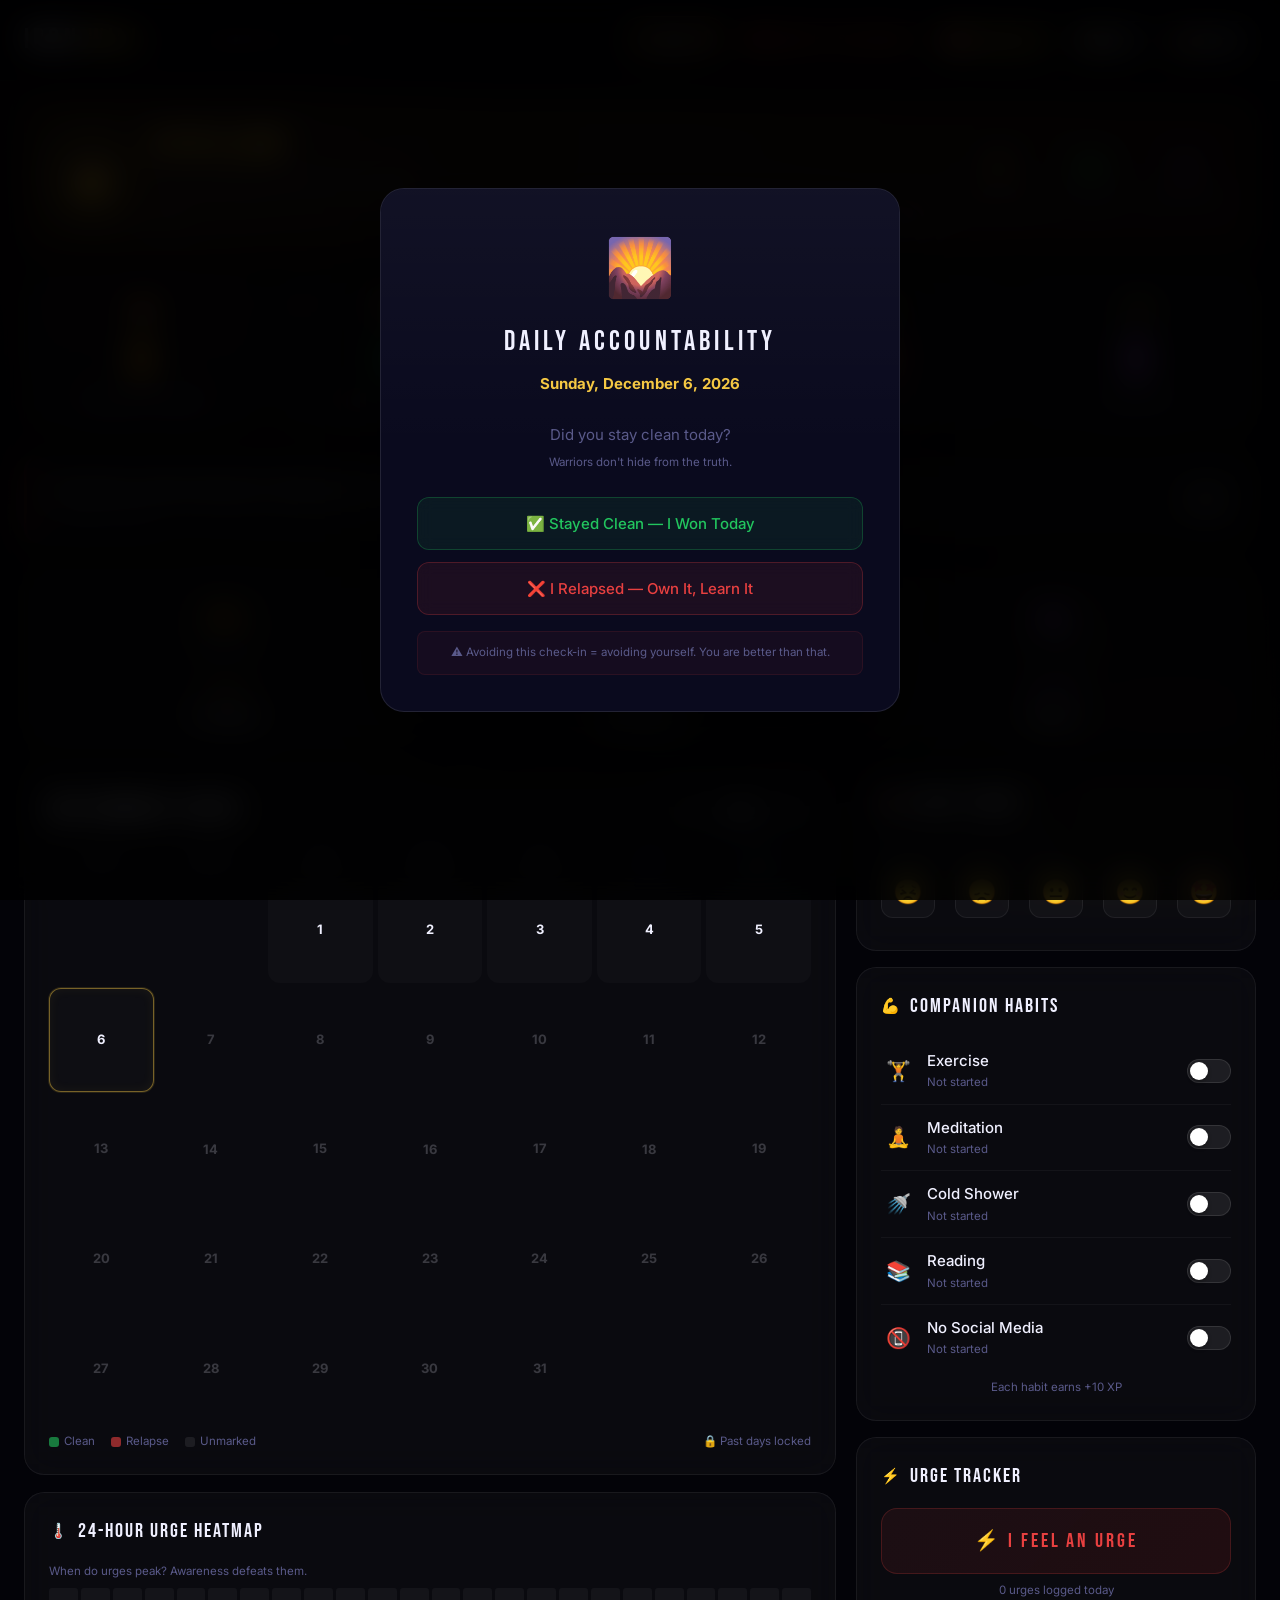
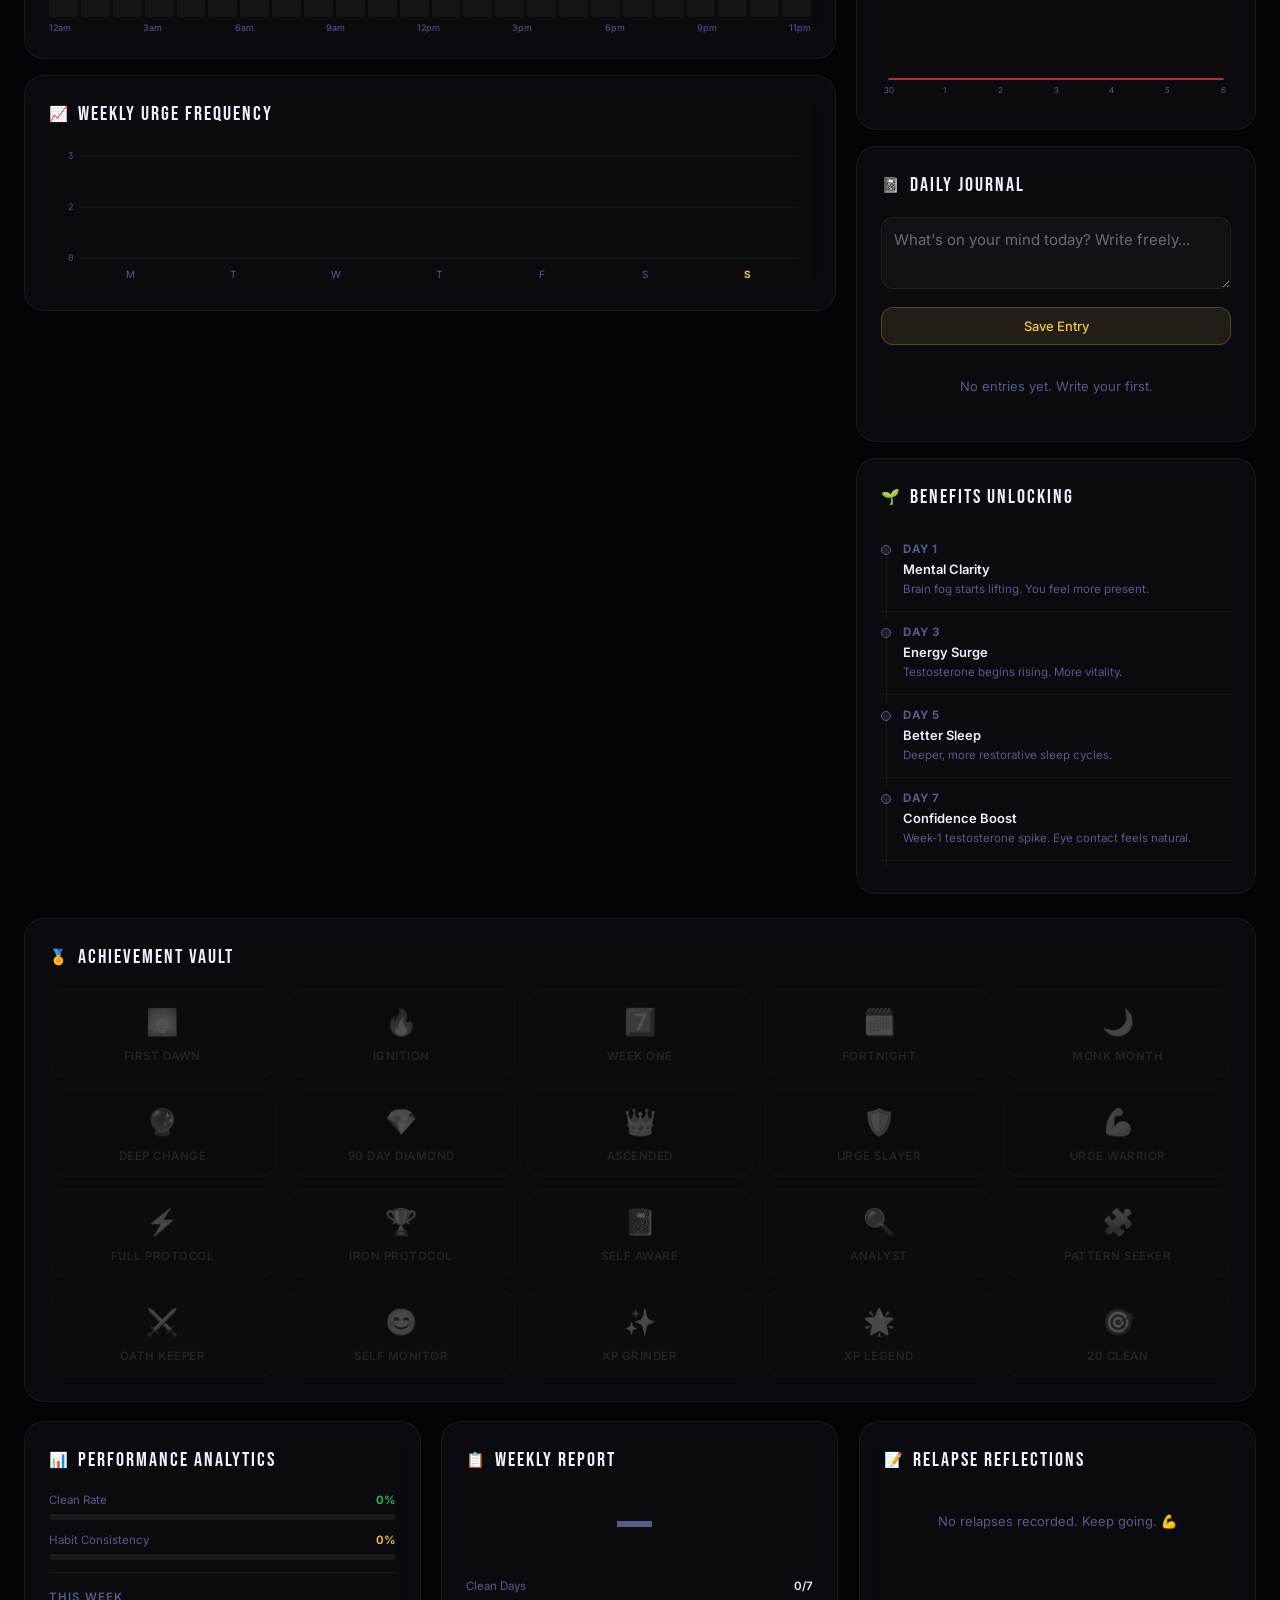
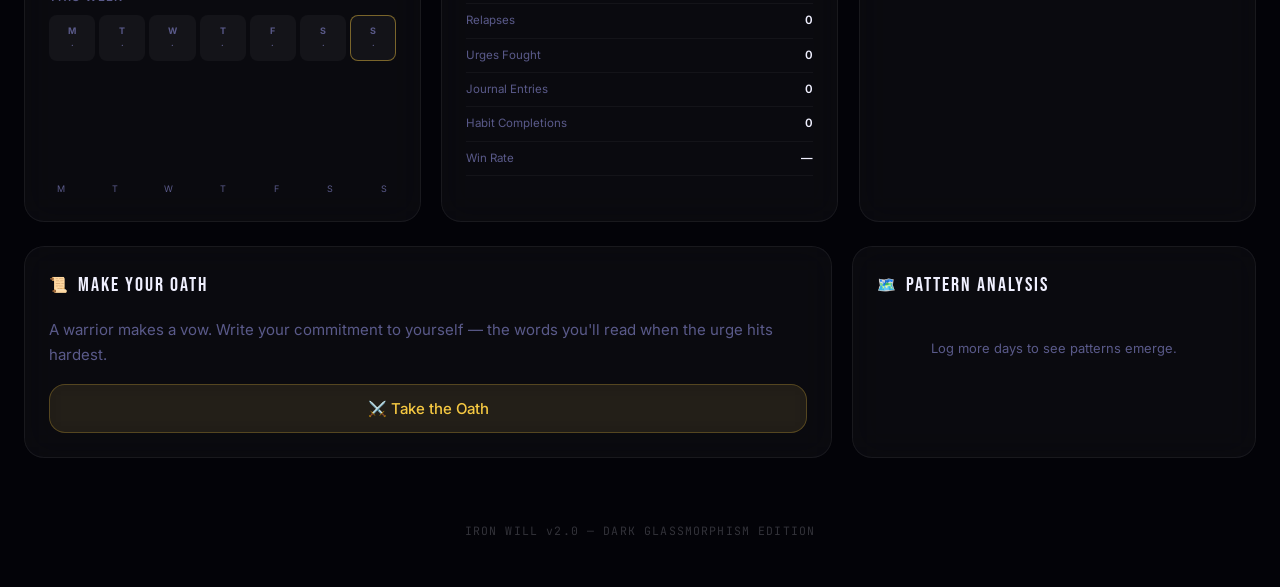
==== index.html @ 6fd758d4 "Add files via upload" ====
<!DOCTYPE html>
<html lang="en">
<head>
  <meta charset="UTF-8">
  <meta name="viewport" content="width=device-width, initial-scale=1.0, viewport-fit=cover">
  <title>Iron Will — Warrior Discipline System</title>
  <meta name="description" content="A premium discipline tracking system. Track streaks, build habits, conquer urges, and ascend through warrior ranks.">
  <meta name="theme-color" content="#060612">
  <meta name="color-scheme" content="dark">

  <!-- PWA -->
  <link rel="manifest" href="./manifest.json">
  <meta name="apple-mobile-web-app-capable" content="yes">
  <meta name="apple-mobile-web-app-status-bar-style" content="black-translucent">
  <meta name="apple-mobile-web-app-title" content="Iron Will">
  <link rel="icon" href="data:image/svg+xml,<svg xmlns='http://www.w3.org/2000/svg' viewBox='0 0 100 100'><text y='.9em' font-size='80'>⚔️</text></svg>">

  <!-- Fonts -->
  <link rel="preconnect" href="https://fonts.googleapis.com">
  <link rel="preconnect" href="https://fonts.gstatic.com" crossorigin>
  <link href="https://fonts.googleapis.com/css2?family=Bebas+Neue&family=Inter:wght@300;400;500;600;700&family=JetBrains+Mono:wght@400;500&display=swap" rel="stylesheet">

  <!-- Design System -->
  <link rel="stylesheet" href="./css/tokens.css">
  <link rel="stylesheet" href="./css/base.css">
  <link rel="stylesheet" href="./css/layout.css">
  <link rel="stylesheet" href="./css/components.css">
  <link rel="stylesheet" href="./css/animations.css">
  <link rel="stylesheet" href="./css/utilities.css">
</head>
<body>

<!-- Background -->
<div class="bg-orbs">
  <div class="orb orb1"></div>
  <div class="orb orb2"></div>
  <div class="orb orb3"></div>
  <div class="orb orb4"></div>
</div>
<canvas id="particleCanvas"></canvas>

<!-- ========== HEADER ========== -->
<header>
<div class="wrap">
<div class="hdr-inner">
  <div>
    <div class="logo">Iron<span class="accent">Will</span>
      &nbsp;<span style="color:var(--text-muted);font-size:var(--fs-sm);font-family:var(--ff-mono);font-weight:var(--fw-regular)">// WARRIOR SYSTEM v2</span>
    </div>
  </div>
  <div class="hdr-right">
    <div class="power-badge">
      ⚡ Power <span class="power-val" id="powerScore">0</span>
    </div>
    <div id="riskBadge" class="risk-indicator risk-low" style="margin:0">🟢 Low Risk</div>
    <button class="btn btn-gold" id="emergencyBtn">🆘 Emergency</button>
    <button class="btn" id="showOathBtn">📜 Oath</button>
    <button class="btn" id="exportBtn">📤 Export</button>
  </div>
</div>
</div>
</header>

<!-- ========== MAIN ========== -->
<div class="wrap">

<!-- RANK STRIP -->
<div class="rank-strip" id="rankStrip">
  <div class="rank-icon-wrap">
    <div class="rank-icon" id="rankIcon">🧑</div>
  </div>
  <div class="rank-info" style="flex:1">
    <div class="rank-title" id="rankTitle">CIVILIAN</div>
    <div class="rank-sub">Begin your transformation. The journey of 1000 days starts with one.</div>
    <div class="xp-bar-wrap"><div class="xp-bar" id="xpBar" style="width:0%"></div></div>
    <div class="xp-label"><span id="xpCurrent">0 XP</span><span id="xpNext">→ 100 XP for next rank</span></div>
  </div>
  <div class="rank-stats">
    <div class="rank-stat">
      <div class="rank-stat-val" id="rs1" style="color:var(--gold)">0</div>
      <div class="rank-stat-lbl">Days Clean</div>
    </div>
    <div class="rank-stat">
      <div class="rank-stat-val" id="rs2" style="color:var(--green)">0%</div>
      <div class="rank-stat-lbl">Win Rate</div>
    </div>
    <div class="rank-stat">
      <div class="rank-stat-val" id="rs3" style="color:var(--purple)">0</div>
      <div class="rank-stat-lbl">Urges Beat</div>
    </div>
  </div>
</div>

<!-- STATS -->
<div class="stats-grid">
  <div class="scard scard-streak">
    <div class="scard-icon">🔥</div>
    <div class="scard-val" id="sCurStreak">0</div>
    <div class="scard-lbl">Current Streak</div>
  </div>
  <div class="scard scard-longest">
    <div class="scard-icon">🏆</div>
    <div class="scard-val" id="sLongStreak">0</div>
    <div class="scard-lbl">Longest Streak</div>
  </div>
  <div class="scard scard-clean">
    <div class="scard-icon">✅</div>
    <div class="scard-val" id="sTotalClean">0</div>
    <div class="scard-lbl">Clean Days</div>
  </div>
  <div class="scard scard-rel">
    <div class="scard-icon">⚡</div>
    <div class="scard-val" id="sTotalRel">0</div>
    <div class="scard-lbl">Relapses</div>
  </div>
  <div class="scard scard-xp">
    <div class="scard-icon">✨</div>
    <div class="scard-val" id="sTotalXP">0</div>
    <div class="scard-lbl">Total XP</div>
  </div>
</div>

<!-- QUOTE -->
<div class="quote-bar">
  <div style="flex:1">
    <div class="quote-txt" id="quoteTxt"></div>
    <div class="quote-author" id="quoteAuthor"></div>
  </div>
  <button class="btn" id="quoteRefreshBtn" aria-label="Next quote">↻</button>
</div>

<!-- PROGRESS RINGS -->
<div class="rings-row">
  <div class="ring-card">
    <div class="ring-wrap">
      <svg class="ring-svg" width="90" height="90" viewBox="0 0 90 90">
        <circle class="ring-track" cx="45" cy="45" r="38"/>
        <circle class="ring-fill" id="ring7" cx="45" cy="45" r="38" stroke="#f59e0b" stroke-dasharray="238.76" stroke-dashoffset="238.76"/>
      </svg>
      <div class="ring-center">
        <div class="ring-pct" id="ring7pct" style="color:#f59e0b">0%</div>
        <div class="ring-day" id="ring7day">0/7</div>
      </div>
    </div>
    <div class="ring-lbl" style="color:#f59e0b">7 DAY</div>
    <div class="ring-goal">First Week</div>
  </div>

  <div class="ring-card">
    <div class="ring-wrap">
      <svg class="ring-svg" width="90" height="90" viewBox="0 0 90 90">
        <circle class="ring-track" cx="45" cy="45" r="38"/>
        <circle class="ring-fill" id="ring30" cx="45" cy="45" r="38" stroke="var(--green)" stroke-dasharray="238.76" stroke-dashoffset="238.76"/>
      </svg>
      <div class="ring-center">
        <div class="ring-pct" id="ring30pct" style="color:var(--green)">0%</div>
        <div class="ring-day" id="ring30day">0/30</div>
      </div>
    </div>
    <div class="ring-lbl" style="color:var(--green)">30 DAY</div>
    <div class="ring-goal">Monk Mode</div>
  </div>

  <div class="ring-card">
    <div class="ring-wrap">
      <svg class="ring-svg" width="90" height="90" viewBox="0 0 90 90">
        <circle class="ring-track" cx="45" cy="45" r="38"/>
        <circle class="ring-fill" id="ring90" cx="45" cy="45" r="38" stroke="var(--purple)" stroke-dasharray="238.76" stroke-dashoffset="238.76"/>
      </svg>
      <div class="ring-center">
        <div class="ring-pct" id="ring90pct" style="color:var(--purple)">0%</div>
        <div class="ring-day" id="ring90day">0/90</div>
      </div>
    </div>
    <div class="ring-lbl" style="color:var(--purple)">90 DAY</div>
    <div class="ring-goal">Reborn</div>
  </div>
</div>

<!-- MAIN COLUMNS -->
<div class="main-cols">

  <!-- LEFT: CALENDAR + HEATMAP + CHART -->
  <div style="display:flex;flex-direction:column;gap:var(--sp-4);">

    <!-- CALENDAR -->
    <div class="card">
      <div class="cal-nav-row">
        <div class="cal-month" id="calMonth"></div>
        <div class="cal-controls">
          <button class="nav-btn" id="prevM" aria-label="Previous month">‹</button>
          <button class="btn" style="font-size:var(--fs-xs);padding:5px 12px" id="goTodayBtn">Today</button>
          <button class="nav-btn" id="nextM" aria-label="Next month">›</button>
        </div>
      </div>
      <div class="cal-grid-7" id="calDayNames"></div>
      <div style="margin-top:6px" id="calGrid"></div>
      <div style="display:flex;gap:var(--sp-4);margin-top:var(--sp-3);flex-wrap:wrap;font-size:var(--fs-xs);color:var(--text-muted)">
        <span style="display:flex;align-items:center;gap:5px"><span style="width:10px;height:10px;background:var(--green);opacity:.6;border-radius:3px;display:inline-block"></span>Clean</span>
        <span style="display:flex;align-items:center;gap:5px"><span style="width:10px;height:10px;background:var(--red);opacity:.6;border-radius:3px;display:inline-block"></span>Relapse</span>
        <span style="display:flex;align-items:center;gap:5px"><span style="width:10px;height:10px;background:rgba(255,255,255,0.08);border-radius:3px;display:inline-block"></span>Unmarked</span>
        <span style="margin-left:auto">🔒 Past days locked</span>
      </div>
    </div>

    <!-- URGE HEATMAP -->
    <div class="card">
      <div class="card-title"><span class="ct-icon">🌡️</span> 24-Hour Urge Heatmap</div>
      <div style="font-size:var(--fs-xs);color:var(--text-muted);margin-bottom:var(--sp-2)">When do urges peak? Awareness defeats them.</div>
      <div class="heatmap-grid" id="heatmapGrid"></div>
      <div class="hm-labels">
        <span>12am</span><span>3am</span><span>6am</span><span>9am</span><span>12pm</span><span>3pm</span><span>6pm</span><span>9pm</span><span>11pm</span>
      </div>
    </div>

    <!-- URGE BAR CHART -->
    <div class="card">
      <div class="card-title"><span class="ct-icon">📈</span> Weekly Urge Frequency</div>
      <div style="height:140px;position:relative" id="urgeBarChart"></div>
    </div>

  </div>

  <!-- RIGHT SIDEBAR -->
  <div class="sidebar">

    <!-- DAILY MOOD -->
    <div class="card">
      <div class="card-title"><span class="ct-icon">🧠</span> Today's Mood</div>
      <div id="moodSection">
        <div style="font-size:var(--fs-xs);color:var(--text-muted);margin-bottom:var(--sp-3)">How are you feeling right now?</div>
        <div class="mood-row" id="moodBtns">
          <button class="mood-btn" data-mood="1" title="Terrible" aria-label="Mood: Terrible">😣</button>
          <button class="mood-btn" data-mood="2" title="Bad" aria-label="Mood: Bad">😞</button>
          <button class="mood-btn" data-mood="3" title="Neutral" aria-label="Mood: Neutral">😐</button>
          <button class="mood-btn" data-mood="4" title="Good" aria-label="Mood: Good">😊</button>
          <button class="mood-btn" data-mood="5" title="Great" aria-label="Mood: Great">🤩</button>
        </div>
        <div id="moodResult" style="font-size:var(--fs-xs);color:var(--text-muted);margin-top:var(--sp-2);text-align:center"></div>
      </div>
    </div>

    <!-- COMPANION HABITS -->
    <div class="card">
      <div class="card-title"><span class="ct-icon">💪</span> Companion Habits</div>
      <div id="habitList"></div>
      <div style="font-size:var(--fs-xs);color:var(--text-muted);margin-top:var(--sp-2);text-align:center">Each habit earns +10 XP</div>
    </div>

    <!-- URGE TRACKER -->
    <div class="card">
      <div class="card-title"><span class="ct-icon">⚡</span> Urge Tracker</div>
      <button class="urge-big-btn">⚡ I FEEL AN URGE</button>
      <div style="font-size:var(--fs-xs);color:var(--text-muted);text-align:center;margin:var(--sp-2) 0" id="urgeCountToday">0 urges logged today</div>
      <div style="height:90px;position:relative;margin-top:var(--sp-2)" id="urgeSparkline"></div>
      <div id="urgeLogList" style="max-height:100px;overflow-y:auto;margin-top:var(--sp-2)" class="scrollbar-thin"></div>
    </div>

    <!-- DAILY JOURNAL -->
    <div class="card">
      <div class="card-title"><span class="ct-icon">📓</span> Daily Journal</div>
      <textarea class="jinput" id="journalInput" placeholder="What's on your mind today? Write freely..."></textarea>
      <button class="btn btn-gold" id="journalSaveBtn" style="width:100%;justify-content:center;font-size:var(--fs-sm)">Save Entry</button>
      <div id="journalList" style="margin-top:var(--sp-3);max-height:180px;overflow-y:auto" class="scrollbar-thin"></div>
    </div>

    <!-- BENEFITS TIMELINE -->
    <div class="card">
      <div class="card-title"><span class="ct-icon">🌱</span> Benefits Unlocking</div>
      <div class="benefits-scroll scrollbar-thin" id="benefitsList"></div>
    </div>

  </div>
</div>

<!-- ACHIEVEMENTS -->
<div class="card" style="margin-bottom:var(--sp-5)">
  <div class="card-title"><span class="ct-icon">🏅</span> Achievement Vault</div>
  <div class="ach-grid" id="achGrid"></div>
</div>

<!-- BOTTOM GRID -->
<div class="bottom-grid">

  <!-- ANALYTICS -->
  <div class="card">
    <div class="card-title"><span class="ct-icon">📊</span> Performance Analytics</div>
    <div style="margin-bottom:var(--sp-3)">
      <div style="display:flex;justify-content:space-between;font-size:var(--fs-xs);margin-bottom:5px">
        <span style="color:var(--text-muted)">Clean Rate</span>
        <span style="color:var(--green);font-weight:var(--fw-semibold)" id="cleanRateLbl">—</span>
      </div>
      <div style="background:rgba(255,255,255,0.06);border-radius:var(--rad-xs);height:6px;overflow:hidden">
        <div id="cleanRateBar" style="height:100%;background:linear-gradient(90deg,var(--green-dim),var(--green));border-radius:var(--rad-xs);width:0%;transition:width 1s var(--ease-out)"></div>
      </div>
    </div>
    <div style="margin-bottom:var(--sp-3)">
      <div style="display:flex;justify-content:space-between;font-size:var(--fs-xs);margin-bottom:5px">
        <span style="color:var(--text-muted)">Habit Consistency</span>
        <span style="color:var(--gold);font-weight:var(--fw-semibold)" id="habitRateLbl">—</span>
      </div>
      <div style="background:rgba(255,255,255,0.06);border-radius:var(--rad-xs);height:6px;overflow:hidden">
        <div id="habitRateBar" style="height:100%;background:linear-gradient(90deg,var(--gold-dim),var(--gold));border-radius:var(--rad-xs);width:0%;transition:width 1s var(--ease-out)"></div>
      </div>
    </div>
    <div class="section-sep"></div>
    <div style="font-size:var(--fs-xs);font-weight:var(--fw-semibold);color:var(--text-muted);text-transform:uppercase;letter-spacing:var(--ls-wider);margin-bottom:var(--sp-2)">This Week</div>
    <div style="display:grid;grid-template-columns:repeat(7,1fr);gap:4px" id="weekCells"></div>
    <div style="height:120px;position:relative;margin-top:var(--sp-4)" id="moodChart"></div>
  </div>

  <!-- WEEKLY REPORT -->
  <div class="card">
    <div class="card-title"><span class="ct-icon">📋</span> Weekly Report</div>
    <div class="grade-big" id="weekGrade" style="color:var(--green)">—</div>
    <div id="weekReportRows"></div>
  </div>

  <!-- RELAPSE REFLECTIONS -->
  <div class="card">
    <div class="card-title"><span class="ct-icon">📝</span> Relapse Reflections</div>
    <div id="reflList" style="max-height:260px;overflow-y:auto" class="scrollbar-thin"></div>
  </div>

</div>

<!-- OATH + PATTERN ANALYSIS -->
<div class="bottom-grid-2">
  <div class="card" id="oathDisplay" style="display:none">
    <div class="card-title"><span class="ct-icon">📜</span> Your Commitment Oath</div>
    <div class="oath-box">
      <div style="font-size:24px;margin-bottom:var(--sp-2)">⚔️</div>
      <div class="oath-text" id="oathDisplayText"></div>
      <div class="oath-sig" id="oathDisplayDate"></div>
    </div>
  </div>
  <div class="card" id="oathCta">
    <div class="card-title"><span class="ct-icon">📜</span> Make Your Oath</div>
    <div style="font-size:var(--fs-base);color:var(--text-muted);line-height:var(--lh-relaxed);margin-bottom:var(--sp-4)">A warrior makes a vow. Write your commitment to yourself — the words you'll read when the urge hits hardest.</div>
    <button class="btn btn-gold btn-lg" id="oathCtaBtn" style="width:100%;justify-content:center">⚔️ Take the Oath</button>
  </div>
  <div class="card">
    <div class="card-title"><span class="ct-icon">🗺️</span> Pattern Analysis</div>
    <div id="patternAnalysis" style="font-size:var(--fs-sm);line-height:var(--lh-relaxed);color:var(--text-80)">
      <div class="empty-state">Log more days to see patterns emerge.</div>
    </div>
  </div>
</div>

<!-- FOOTER -->
<div class="app-footer">IRON WILL v2.0 — DARK GLASSMORPHISM EDITION</div>

</div><!-- /wrap -->

<!-- ========== MODALS ========== -->

<!-- DAILY CHECK -->
<div class="overlay" id="dailyCheckModal" style="display:none">
<div class="modal">
  <div class="modal-icon">🌄</div>
  <div class="modal-title">DAILY ACCOUNTABILITY</div>
  <div class="modal-sub" id="dailyCheckSub">The warrior checks in every day — no exceptions.</div>
  <div class="modal-actions">
    <button class="btn btn-green btn-lg" id="markCleanBtn">✅ Stayed Clean — I Won Today</button>
    <button class="btn btn-red btn-lg" id="markRelapseBtn">❌ I Relapsed — Own It, Learn It</button>
  </div>
  <div class="modal-warn">⚠️ Avoiding this check-in = avoiding yourself. You are better than that.</div>
</div>
</div>

<!-- REFLECTION -->
<div class="overlay" id="reflModal" style="display:none">
<div class="modal">
  <div class="modal-icon">💭</div>
  <div class="modal-title">RELAPSE REFLECTION</div>
  <div class="modal-sub">Relapsing is a lesson, not a death sentence. Understand it. Grow from it.</div>
  <div class="minput-lbl">What triggered it?</div>
  <textarea class="minput" id="trigInp" placeholder="Stress, boredom, loneliness, specific content..."></textarea>
  <div class="minput-lbl">How did you feel afterward?</div>
  <textarea class="minput" id="feelInp" placeholder="Guilt, emptiness, disappointment — be honest..."></textarea>
  <div class="minput-lbl">What will you do differently next time?</div>
  <textarea class="minput" id="planInp" placeholder="Leave the room, call a friend, do 20 push-ups..."></textarea>
  <div class="modal-actions">
    <button class="btn btn-red btn-lg" id="saveReflBtn">Save Reflection & Move Forward</button>
  </div>
</div>
</div>

<!-- OATH -->
<div id="oathOverlay" style="display:none">
<div class="modal" style="max-width:560px;text-align:center">
  <div class="modal-icon">⚔️</div>
  <div class="modal-title">THE WARRIOR'S OATH</div>
  <div class="modal-sub">Write your personal vow. Make it specific. Make it real.</div>
  <textarea class="minput" id="oathInput" rows="5" placeholder="I vow to myself that I will...&#10;&#10;Because I deserve to be...&#10;&#10;And I will become..."></textarea>
  <div class="modal-actions">
    <button class="btn btn-gold btn-xl" id="takeOathBtn" style="width:100%;justify-content:center">⚔️ I Swear This Oath</button>
    <button class="btn" id="closeOathBtn" style="width:100%;justify-content:center">Cancel</button>
  </div>
</div>
</div>

<!-- EMERGENCY -->
<div id="emergencyOverlay" style="display:none">
  <div class="em-title">HOLD THE LINE</div>
  <div class="em-msg" id="emMsg"></div>
  <div class="breath-wrap">
    <div class="breath-ring" id="breathRing">BREATHE</div>
    <div class="breath-txt" id="breathPhase">Inhale slowly...</div>
  </div>
  <div class="em-counter" id="emCounter">60</div>
  <div class="em-sub">seconds — you can outlast this</div>
  <button class="btn btn-lg" id="closeEmergencyBtn" style="font-size:var(--fs-base)">I Survived the Urge ✓</button>
</div>

<!-- LEVEL UP -->
<div id="levelUpOverlay" style="display:none">
  <div class="lvlup-title">RANK UP</div>
  <div class="lvlup-ico" id="lvlIco"></div>
  <div class="lvlup-rank" id="lvlRank"></div>
  <div style="font-size:var(--fs-md);color:var(--text-muted);margin-bottom:var(--sp-8);max-width:400px">You earned this. Keep going.</div>
  <button class="btn btn-gold btn-xl" id="closeLevelUpBtn">Continue the Journey</button>
</div>

<!-- TOAST -->
<div id="toast" style="display:none" class="toast"></div>

<!-- App Script -->
<script type="module" src="./js/app.js"></script>

</body>
</html>
---- css/tokens.css ----
/* ============================================================
   IRON WILL — DESIGN TOKENS
   Dark Glassmorphism Design System
   ============================================================ */

/* --- Custom property animations --- */
@property --gradient-angle {
  syntax: '<angle>';
  initial-value: 0deg;
  inherits: false;
}

@property --glow-opacity {
  syntax: '<number>';
  initial-value: 0;
  inherits: false;
}

:root {
  /* ---- COLOR PALETTE ---- */
  /* Base layers (deep indigo/navy) */
  --bg-0:    #030308;
  --bg-1:    #060612;
  --bg-2:    #0a0a1e;
  --bg-3:    #0f0f2a;
  --bg-4:    #151536;
  --bg-5:    #1c1c42;

  /* Accent colors */
  --gold:       #f5c842;
  --gold-dim:   #d4a832;
  --gold-bright:#ffe066;
  --red:        #e84040;
  --red-dim:    #c02020;
  --red-bright: #ff6b6b;
  --green:      #22c55e;
  --green-dim:  #16a34a;
  --green-bright:#4ade80;
  --blue:       #3b82f6;
  --blue-dim:   #2563eb;
  --blue-bright:#60a5fa;
  --purple:     #a855f7;
  --purple-dim: #9333ea;
  --purple-bright:#c084fc;
  --cyan:       #06b6d4;
  --amber:      #f59e0b;

  /* Text */
  --text-100:   #f0f0ff;
  --text-90:    rgba(240,240,255,0.90);
  --text-80:    rgba(240,240,255,0.80);
  --text-60:    rgba(240,240,255,0.60);
  --text-40:    rgba(240,240,255,0.40);
  --text-20:    rgba(240,240,255,0.20);
  --text-muted: #5a5a8a;

  /* ---- GLASSMORPHISM TIERS ---- */
  --glass-1:    rgba(255,255,255,0.03);
  --glass-2:    rgba(255,255,255,0.05);
  --glass-3:    rgba(255,255,255,0.08);
  --glass-hover:rgba(255,255,255,0.10);
  --glass-active:rgba(255,255,255,0.12);

  --glass-blur-sm: blur(8px);
  --glass-blur-md: blur(16px);
  --glass-blur-lg: blur(24px);
  --glass-blur-xl: blur(40px);

  /* ---- BORDERS ---- */
  --border-1:   rgba(255,255,255,0.06);
  --border-2:   rgba(255,255,255,0.10);
  --border-3:   rgba(255,255,255,0.15);
  --border-glow-gold: rgba(245,200,66,0.30);
  --border-glow-red:  rgba(232,64,64,0.30);
  --border-glow-green:rgba(34,197,94,0.30);
  --border-glow-blue: rgba(59,130,246,0.30);
  --border-glow-purple:rgba(168,85,247,0.30);

  /* ---- SHADOWS ---- */
  --shadow-sm:  0 2px 8px rgba(0,0,0,0.3);
  --shadow-md:  0 8px 32px rgba(0,0,0,0.4);
  --shadow-lg:  0 24px 64px rgba(0,0,0,0.5);
  --shadow-xl:  0 40px 100px rgba(0,0,0,0.6);

  --glow-gold:  0 0 30px rgba(245,200,66,0.25), 0 0 60px rgba(245,200,66,0.10);
  --glow-red:   0 0 30px rgba(232,64,64,0.25), 0 0 60px rgba(232,64,64,0.10);
  --glow-green: 0 0 30px rgba(34,197,94,0.25), 0 0 60px rgba(34,197,94,0.10);
  --glow-blue:  0 0 30px rgba(59,130,246,0.25);
  --glow-purple:0 0 30px rgba(168,85,247,0.25);

  /* ---- SPACING SCALE (4px base) ---- */
  --sp-1:  4px;
  --sp-2:  8px;
  --sp-3:  12px;
  --sp-4:  16px;
  --sp-5:  20px;
  --sp-6:  24px;
  --sp-7:  28px;
  --sp-8:  32px;
  --sp-9:  36px;
  --sp-10: 40px;
  --sp-12: 48px;
  --sp-16: 64px;

  /* ---- BORDER RADIUS ---- */
  --rad-xs:  6px;
  --rad-sm:  8px;
  --rad-md:  12px;
  --rad-lg:  16px;
  --rad-xl:  20px;
  --rad-2xl: 24px;
  --rad-full:9999px;

  /* ---- TYPOGRAPHY ---- */
  /* Font families */
  --ff-display: 'Bebas Neue', 'Impact', sans-serif;
  --ff-body:    'Inter', -apple-system, BlinkMacSystemFont, 'Segoe UI', sans-serif;
  --ff-mono:    'JetBrains Mono', 'Fira Code', 'Consolas', monospace;

  /* Fluid type scale */
  --fs-xs:   clamp(0.625rem, 0.6rem + 0.15vw, 0.75rem);    /* 10–12px */
  --fs-sm:   clamp(0.6875rem, 0.65rem + 0.2vw, 0.8125rem);  /* 11–13px */
  --fs-base: clamp(0.8125rem, 0.77rem + 0.25vw, 0.9375rem);  /* 13–15px */
  --fs-md:   clamp(0.875rem, 0.82rem + 0.3vw, 1.0625rem);    /* 14–17px */
  --fs-lg:   clamp(1rem, 0.92rem + 0.4vw, 1.25rem);           /* 16–20px */
  --fs-xl:   clamp(1.25rem, 1.1rem + 0.8vw, 1.75rem);         /* 20–28px */
  --fs-2xl:  clamp(1.5rem, 1.2rem + 1.5vw, 2.25rem);          /* 24–36px */
  --fs-3xl:  clamp(2rem, 1.5rem + 2.5vw, 3.5rem);             /* 32–56px */
  --fs-4xl:  clamp(2.5rem, 2rem + 3vw, 5rem);                 /* 40–80px */

  /* Font weights */
  --fw-light:    300;
  --fw-regular:  400;
  --fw-medium:   500;
  --fw-semibold: 600;
  --fw-bold:     700;

  /* Line heights */
  --lh-tight:  1.1;
  --lh-snug:   1.3;
  --lh-normal: 1.5;
  --lh-relaxed:1.7;

  /* Letter spacing */
  --ls-tight:  -0.02em;
  --ls-normal: 0;
  --ls-wide:   0.05em;
  --ls-wider:  0.1em;
  --ls-display:0.15em;

  /* ---- TRANSITIONS ---- */
  --ease-out:    cubic-bezier(0.22, 1, 0.36, 1);
  --ease-spring: cubic-bezier(0.34, 1.56, 0.64, 1);
  --ease-smooth: cubic-bezier(0.4, 0, 0.2, 1);

  --dur-fast:  150ms;
  --dur-base:  250ms;
  --dur-slow:  400ms;
  --dur-slower:600ms;
  --dur-slowest:1000ms;

  /* ---- Z-INDEX SCALE ---- */
  --z-base:    1;
  --z-raised:  10;
  --z-sticky:  200;
  --z-overlay: 500;
  --z-modal:   800;
  --z-emergency:1000;
  --z-toast:   2000;
  --z-particle:400;
}
---- css/base.css ----
/* ============================================================
   IRON WILL — BASE STYLES
   Reset, body, noise texture, animated background orbs
   ============================================================ */

*, *::before, *::after {
  margin: 0;
  padding: 0;
  box-sizing: border-box;
}

html {
  scroll-behavior: smooth;
  -webkit-font-smoothing: antialiased;
  -moz-osx-font-smoothing: grayscale;
  text-rendering: optimizeLegibility;
}

body {
  font-family: var(--ff-body);
  font-size: var(--fs-base);
  font-weight: var(--fw-regular);
  line-height: var(--lh-normal);
  color: var(--text-100);
  background: var(--bg-0);
  min-height: 100vh;
  overflow-x: hidden;
  position: relative;
}

/* ---- NOISE TEXTURE OVERLAY ---- */
body::before {
  content: '';
  position: fixed;
  inset: 0;
  background-image: url("data:image/svg+xml,%3Csvg viewBox='0 0 512 512' xmlns='http://www.w3.org/2000/svg'%3E%3Cfilter id='noise'%3E%3CfeTurbulence type='fractalNoise' baseFrequency='0.65' numOctaves='4' stitchTiles='stitch'/%3E%3C/filter%3E%3Crect width='100%25' height='100%25' filter='url(%23noise)' opacity='0.035'/%3E%3C/svg%3E");
  pointer-events: none;
  z-index: 0;
  opacity: 0.6;
  background-size: 256px 256px;
}

/* ---- SUBTLE GRID PATTERN ---- */
body::after {
  content: '';
  position: fixed;
  inset: 0;
  background-image:
    linear-gradient(rgba(255,255,255,0.012) 1px, transparent 1px),
    linear-gradient(90deg, rgba(255,255,255,0.012) 1px, transparent 1px);
  background-size: 60px 60px;
  pointer-events: none;
  z-index: 0;
  opacity: 0.5;
}

/* ---- ANIMATED BACKGROUND ORBS ---- */
.bg-orbs {
  position: fixed;
  inset: 0;
  z-index: 0;
  pointer-events: none;
  overflow: hidden;
}

.orb {
  position: absolute;
  border-radius: 50%;
  filter: blur(100px);
  will-change: transform;
}

.orb1 {
  width: 700px;
  height: 700px;
  background: radial-gradient(circle, rgba(232,64,64,0.06), transparent 70%);
  top: -25%;
  left: -15%;
  animation: orbFloat1 25s ease-in-out infinite alternate;
}

.orb2 {
  width: 600px;
  height: 600px;
  background: radial-gradient(circle, rgba(245,200,66,0.04), transparent 70%);
  bottom: -25%;
  right: -15%;
  animation: orbFloat2 30s ease-in-out infinite alternate;
}

.orb3 {
  width: 500px;
  height: 500px;
  background: radial-gradient(circle, rgba(168,85,247,0.04), transparent 70%);
  top: 35%;
  left: 35%;
  animation: orbFloat3 22s ease-in-out infinite alternate;
}

.orb4 {
  width: 400px;
  height: 400px;
  background: radial-gradient(circle, rgba(59,130,246,0.03), transparent 70%);
  top: 60%;
  right: 20%;
  animation: orbFloat1 28s ease-in-out infinite alternate-reverse;
}

@keyframes orbFloat1 {
  0%   { transform: translate3d(0, 0, 0) scale(1); }
  33%  { transform: translate3d(30px, -20px, 0) scale(1.05); }
  66%  { transform: translate3d(-20px, 30px, 0) scale(0.95); }
  100% { transform: translate3d(50px, 40px, 0) scale(1.1); }
}

@keyframes orbFloat2 {
  0%   { transform: translate3d(0, 0, 0) scale(1); }
  50%  { transform: translate3d(-40px, -30px, 0) scale(1.08); }
  100% { transform: translate3d(30px, -50px, 0) scale(0.95); }
}

@keyframes orbFloat3 {
  0%   { transform: translate3d(0, 0, 0) scale(1); }
  25%  { transform: translate3d(40px, 20px, 0) scale(1.1); }
  75%  { transform: translate3d(-30px, -40px, 0) scale(0.92); }
  100% { transform: translate3d(20px, -20px, 0) scale(1.05); }
}

/* ---- SELECTION ---- */
::selection {
  background: rgba(245,200,66,0.25);
  color: var(--text-100);
}

/* ---- FOCUS VISIBLE ---- */
:focus-visible {
  outline: 2px solid var(--gold);
  outline-offset: 2px;
  border-radius: var(--rad-sm);
}

/* ---- LINKS ---- */
a {
  color: var(--blue-bright);
  text-decoration: none;
  transition: color var(--dur-fast) var(--ease-smooth);
}
a:hover { color: var(--blue); }

/* ---- IMAGES ---- */
img { max-width: 100%; display: block; }

/* ---- BUTTON RESET ---- */
button {
  font-family: inherit;
  cursor: pointer;
  border: none;
  background: none;
  color: inherit;
}
---- css/layout.css ----
/* ============================================================
   IRON WILL — LAYOUT
   Grid systems, containers, responsive breakpoints
   ============================================================ */

/* ---- CONTENT WRAPPER ---- */
.wrap {
  max-width: 1320px;
  margin: 0 auto;
  padding: 0 var(--sp-6);
  position: relative;
  z-index: var(--z-base);
}

/* ---- HEADER ---- */
header {
  position: sticky;
  top: 0;
  z-index: var(--z-sticky);
  border-bottom: 1px solid var(--border-1);
  background: rgba(3,3,8,0.85);
  backdrop-filter: var(--glass-blur-lg);
  -webkit-backdrop-filter: var(--glass-blur-lg);
}

.hdr-inner {
  display: flex;
  align-items: center;
  justify-content: space-between;
  padding: var(--sp-4) 0;
  gap: var(--sp-4);
  flex-wrap: wrap;
}

.hdr-right {
  display: flex;
  gap: var(--sp-2);
  align-items: center;
  flex-wrap: wrap;
}

/* ---- MAIN SECTION PADDING ---- */
section.page-section {
  padding: 0 0 var(--sp-8);
}

/* ---- STATS GRID ---- */
.stats-grid {
  display: grid;
  grid-template-columns: repeat(5, 1fr);
  gap: var(--sp-3);
  margin: 0 0 var(--sp-6);
}

/* ---- PROGRESS RINGS ROW ---- */
.rings-row {
  display: grid;
  grid-template-columns: repeat(3, 1fr);
  gap: var(--sp-3);
  margin: 0 0 var(--sp-5);
}

/* ---- MAIN COLUMNS ---- */
.main-cols {
  display: grid;
  grid-template-columns: 1fr 400px;
  gap: var(--sp-5);
  margin: 0 0 var(--sp-6);
}

/* ---- SIDEBAR ---- */
.sidebar {
  display: flex;
  flex-direction: column;
  gap: var(--sp-4);
}

/* ---- BOTTOM GRIDS ---- */
.bottom-grid {
  display: grid;
  grid-template-columns: 1fr 1fr 1fr;
  gap: var(--sp-5);
  margin-bottom: var(--sp-6);
}

.bottom-grid-2 {
  display: grid;
  grid-template-columns: 2fr 1fr;
  gap: var(--sp-5);
  margin-bottom: var(--sp-8);
}

/* ---- CALENDAR GRID ---- */
.cal-grid-7 {
  display: grid;
  grid-template-columns: repeat(7, 1fr);
  gap: 5px;
}

/* ---- ACHIEVEMENT GRID ---- */
.ach-grid {
  display: grid;
  grid-template-columns: repeat(5, 1fr);
  gap: var(--sp-3);
}

/* ---- HEATMAP GRID ---- */
.heatmap-grid {
  display: grid;
  grid-template-columns: repeat(24, 1fr);
  gap: 3px;
  margin-top: var(--sp-2);
}

/* ---- SECTION SEPARATOR ---- */
.section-sep {
  height: 1px;
  background: var(--border-1);
  margin: var(--sp-3) 0 var(--sp-4);
}

/* ================================================
   RESPONSIVE BREAKPOINTS
   ================================================ */

/* Tablet */
@media (max-width: 1100px) {
  .main-cols {
    grid-template-columns: 1fr;
  }
  .stats-grid {
    grid-template-columns: repeat(3, 1fr);
  }
  .bottom-grid {
    grid-template-columns: 1fr 1fr;
  }
  .bottom-grid-2 {
    grid-template-columns: 1fr;
  }
}

/* Mobile */
@media (max-width: 640px) {
  .wrap {
    padding: 0 var(--sp-4);
  }
  .stats-grid {
    grid-template-columns: repeat(2, 1fr);
  }
  .rings-row {
    grid-template-columns: repeat(3, 1fr);
  }
  .bottom-grid {
    grid-template-columns: 1fr;
  }
  .rank-strip {
    flex-wrap: wrap;
  }
  .rank-stats {
    margin-left: 0;
    width: 100%;
    justify-content: space-around;
  }
  .ach-grid {
    grid-template-columns: repeat(4, 1fr);
  }
  .hdr-inner {
    gap: var(--sp-3);
  }
  .hdr-right {
    width: 100%;
    justify-content: flex-start;
  }
}

/* Small mobile */
@media (max-width: 400px) {
  .ach-grid {
    grid-template-columns: repeat(3, 1fr);
  }
  .rings-row {
    grid-template-columns: 1fr 1fr 1fr;
    gap: var(--sp-2);
  }
  .stats-grid {
    gap: var(--sp-2);
  }
}
---- css/components.css ----
/* ============================================================
   IRON WILL — COMPONENTS
   Cards, buttons, badges, toggles, rings, modals, forms
   ============================================================ */

/* ===== LOGO ===== */
.logo {
  font-family: var(--ff-display);
  font-size: var(--fs-xl);
  letter-spacing: var(--ls-display);
  color: var(--text-100);
  display: flex;
  align-items: center;
  gap: var(--sp-2);
  user-select: none;
}
.logo .accent { color: var(--gold); }
.logo .ver {
  font-size: var(--fs-xs);
  font-family: var(--ff-mono);
  color: var(--text-muted);
  letter-spacing: var(--ls-wide);
  margin-top: 6px;
}

/* ===== POWER BADGE ===== */
.power-badge {
  display: flex;
  align-items: center;
  gap: var(--sp-2);
  padding: var(--sp-2) var(--sp-4);
  background: linear-gradient(135deg, rgba(245,200,66,0.08), rgba(232,64,64,0.08));
  border: 1px solid rgba(245,200,66,0.20);
  border-radius: var(--rad-full);
  font-size: var(--fs-sm);
  font-weight: var(--fw-semibold);
  transition: all var(--dur-base) var(--ease-smooth);
  backdrop-filter: var(--glass-blur-sm);
}
.power-badge:hover {
  border-color: rgba(245,200,66,0.35);
  box-shadow: var(--glow-gold);
}
.power-val {
  color: var(--gold);
  font-family: var(--ff-display);
  font-size: var(--fs-lg);
  letter-spacing: var(--ls-wide);
}

/* ===== BUTTONS ===== */
.btn {
  display: inline-flex;
  align-items: center;
  justify-content: center;
  gap: var(--sp-2);
  padding: 10px 18px;
  border-radius: var(--rad-md);
  border: 1px solid var(--border-2);
  background: var(--glass-2);
  color: var(--text-100);
  font-family: var(--ff-body);
  font-size: var(--fs-sm);
  font-weight: var(--fw-medium);
  cursor: pointer;
  transition: all var(--dur-base) var(--ease-out);
  text-decoration: none;
  white-space: nowrap;
  position: relative;
  overflow: hidden;
  backdrop-filter: var(--glass-blur-sm);
}

.btn::before {
  content: '';
  position: absolute;
  inset: 0;
  background: linear-gradient(135deg, transparent, rgba(255,255,255,0.05), transparent);
  opacity: 0;
  transition: opacity var(--dur-base) var(--ease-smooth);
}

.btn:hover {
  background: var(--glass-hover);
  border-color: var(--border-3);
  transform: translateY(-2px);
  box-shadow: var(--shadow-sm);
}
.btn:hover::before { opacity: 1; }
.btn:active {
  transform: translateY(0) scale(0.97);
  transition-duration: var(--dur-fast);
}

/* Button variants */
.btn-gold {
  background: rgba(245,200,66,0.08);
  border-color: rgba(245,200,66,0.25);
  color: var(--gold);
}
.btn-gold:hover {
  background: rgba(245,200,66,0.15);
  border-color: rgba(245,200,66,0.40);
  box-shadow: 0 4px 20px rgba(245,200,66,0.15);
}

.btn-red {
  background: rgba(232,64,64,0.08);
  border-color: rgba(232,64,64,0.25);
  color: var(--red);
}
.btn-red:hover {
  background: rgba(232,64,64,0.15);
  border-color: rgba(232,64,64,0.40);
  box-shadow: 0 4px 20px rgba(232,64,64,0.15);
}

.btn-green {
  background: rgba(34,197,94,0.08);
  border-color: rgba(34,197,94,0.25);
  color: var(--green);
}
.btn-green:hover {
  background: rgba(34,197,94,0.15);
  border-color: rgba(34,197,94,0.40);
  box-shadow: 0 4px 20px rgba(34,197,94,0.15);
}

.btn-lg {
  padding: 14px 28px;
  font-size: var(--fs-base);
  border-radius: var(--rad-lg);
}

.btn-xl {
  padding: 18px 36px;
  font-size: var(--fs-md);
  border-radius: var(--rad-lg);
  font-weight: var(--fw-semibold);
  letter-spacing: var(--ls-wide);
}

/* ===== RISK INDICATOR ===== */
.risk-indicator {
  display: flex;
  align-items: center;
  gap: var(--sp-2);
  font-size: var(--fs-xs);
  font-weight: var(--fw-semibold);
  padding: var(--sp-2) var(--sp-3);
  border-radius: var(--rad-sm);
  transition: all var(--dur-base) var(--ease-smooth);
}
.risk-low {
  background: rgba(34,197,94,0.06);
  border: 1px solid rgba(34,197,94,0.18);
  color: var(--green);
}
.risk-med {
  background: rgba(245,158,11,0.06);
  border: 1px solid rgba(245,158,11,0.18);
  color: var(--amber);
}
.risk-high {
  background: rgba(232,64,64,0.06);
  border: 1px solid rgba(232,64,64,0.18);
  color: var(--red);
  animation: riskPulse 2s ease-in-out infinite;
}

/* ===== CARDS ===== */
.card {
  background: var(--glass-1);
  border: 1px solid var(--border-1);
  border-radius: var(--rad-xl);
  padding: var(--sp-6);
  backdrop-filter: var(--glass-blur-md);
  -webkit-backdrop-filter: var(--glass-blur-md);
  position: relative;
  overflow: hidden;
  transition: all var(--dur-slow) var(--ease-out);
}

/* Animated gradient border on hover */
.card::before {
  content: '';
  position: absolute;
  inset: 0;
  border-radius: inherit;
  padding: 1px;
  background: linear-gradient(
    var(--gradient-angle, 135deg),
    transparent 30%,
    rgba(245,200,66,0.15) 50%,
    transparent 70%
  );
  -webkit-mask: linear-gradient(#fff 0 0) content-box, linear-gradient(#fff 0 0);
  -webkit-mask-composite: xor;
  mask-composite: exclude;
  opacity: 0;
  transition: opacity var(--dur-slow) var(--ease-smooth);
  pointer-events: none;
}

.card:hover::before {
  opacity: 1;
  animation: rotateGradient 4s linear infinite;
}

.card-title {
  font-family: var(--ff-display);
  font-size: var(--fs-lg);
  letter-spacing: var(--ls-wider);
  color: var(--text-100);
  margin-bottom: var(--sp-4);
  display: flex;
  align-items: center;
  gap: var(--sp-2);
}
.card-title .ct-icon {
  font-size: var(--fs-base);
}

/* ===== STAT CARDS ===== */
.scard {
  background: var(--glass-1);
  border: 1px solid var(--border-1);
  border-radius: var(--rad-lg);
  padding: 18px var(--sp-4);
  text-align: center;
  transition: all var(--dur-base) var(--ease-out);
  cursor: default;
  position: relative;
  overflow: hidden;
}

.scard::before {
  content: '';
  position: absolute;
  inset: 0;
  background: radial-gradient(circle at 50% 0%, var(--card-glow, transparent), transparent 70%);
  opacity: 0;
  transition: opacity var(--dur-slow) var(--ease-smooth);
}

.scard:hover {
  transform: translateY(-4px);
  border-color: var(--border-2);
  box-shadow: var(--shadow-md);
}
.scard:hover::before { opacity: 1; }

.scard-streak  { --card-glow: rgba(245,158,11,0.12); }
.scard-longest { --card-glow: rgba(34,197,94,0.12); }
.scard-clean   { --card-glow: rgba(59,130,246,0.12); }
.scard-rel     { --card-glow: rgba(232,64,64,0.12); }
.scard-xp      { --card-glow: rgba(168,85,247,0.12); }

.scard-icon { font-size: 20px; margin-bottom: var(--sp-2); }
.scard-val {
  font-family: var(--ff-display);
  font-size: var(--fs-3xl);
  letter-spacing: var(--ls-wide);
  line-height: var(--lh-tight);
  margin-bottom: 2px;
}
.scard-streak .scard-val  { color: var(--amber); }
.scard-longest .scard-val { color: var(--green); }
.scard-clean .scard-val   { color: var(--blue); }
.scard-rel .scard-val     { color: var(--red); }
.scard-xp .scard-val      { color: var(--purple); }

.scard-lbl {
  font-size: var(--fs-xs);
  color: var(--text-muted);
  text-transform: uppercase;
  letter-spacing: var(--ls-wider);
  font-weight: var(--fw-semibold);
}

/* ===== WARRIOR RANK STRIP ===== */
.rank-strip {
  background: linear-gradient(135deg, rgba(245,200,66,0.06), rgba(232,64,64,0.06));
  border: 1px solid rgba(245,200,66,0.12);
  border-radius: var(--rad-xl);
  padding: var(--sp-6) var(--sp-7);
  margin: var(--sp-5) 0;
  display: flex;
  align-items: center;
  gap: var(--sp-6);
  flex-wrap: wrap;
  backdrop-filter: var(--glass-blur-sm);
  position: relative;
  overflow: hidden;
}

/* Shimmer effect on rank strip */
.rank-strip::after {
  content: '';
  position: absolute;
  inset: -50%;
  background: linear-gradient(
    45deg,
    transparent,
    rgba(245,200,66,0.03),
    transparent
  );
  animation: shimmerStrip 8s ease-in-out infinite;
}

.rank-icon-wrap { position: relative; z-index: 1; }
.rank-icon {
  width: 76px;
  height: 76px;
  border-radius: 50%;
  display: flex;
  align-items: center;
  justify-content: center;
  font-size: 34px;
  border: 2px solid rgba(245,200,66,0.35);
  background: rgba(245,200,66,0.06);
  box-shadow: var(--glow-gold);
  position: relative;
  z-index: 1;
  animation: rankPulse 3s ease-in-out infinite;
}

.rank-info { flex: 1; position: relative; z-index: 1; }
.rank-title {
  font-family: var(--ff-display);
  font-size: var(--fs-2xl);
  letter-spacing: var(--ls-display);
  color: var(--gold);
  line-height: var(--lh-tight);
}
.rank-sub {
  font-size: var(--fs-sm);
  color: var(--text-muted);
  margin-top: 2px;
}

/* XP Bar */
.xp-bar-wrap {
  margin-top: var(--sp-3);
  background: rgba(255,255,255,0.06);
  border-radius: var(--rad-xs);
  height: 8px;
  overflow: hidden;
  position: relative;
}
.xp-bar {
  height: 100%;
  border-radius: var(--rad-xs);
  background: linear-gradient(90deg, var(--gold-dim), var(--gold), var(--gold-bright));
  transition: width 1.2s var(--ease-out);
  position: relative;
}
.xp-bar::after {
  content: '';
  position: absolute;
  right: 0;
  top: 0;
  bottom: 0;
  width: 6px;
  background: white;
  opacity: 0.7;
  filter: blur(3px);
  border-radius: 50%;
}
.xp-label {
  display: flex;
  justify-content: space-between;
  font-size: var(--fs-xs);
  color: var(--text-muted);
  margin-top: 5px;
}

.rank-stats {
  display: flex;
  gap: var(--sp-5);
  margin-left: auto;
  position: relative;
  z-index: 1;
}
.rank-stat { text-align: center; }
.rank-stat-val {
  font-family: var(--ff-display);
  font-size: var(--fs-xl);
  letter-spacing: var(--ls-wide);
}
.rank-stat-lbl {
  font-size: var(--fs-xs);
  color: var(--text-muted);
  text-transform: uppercase;
  letter-spacing: var(--ls-wider);
}

/* ===== QUOTE BAR ===== */
.quote-bar {
  padding: var(--sp-5) var(--sp-6);
  background: var(--glass-1);
  border: 1px solid var(--border-1);
  border-left: 3px solid var(--red);
  border-radius: var(--rad-lg);
  margin: 0 0 var(--sp-6);
  display: flex;
  align-items: center;
  gap: var(--sp-4);
  backdrop-filter: var(--glass-blur-sm);
  transition: all var(--dur-base) var(--ease-smooth);
}
.quote-bar:hover {
  border-left-color: var(--gold);
  background: var(--glass-2);
}
.quote-txt {
  flex: 1;
  font-size: var(--fs-base);
  font-style: italic;
  line-height: var(--lh-relaxed);
  color: var(--text-80);
}
.quote-author {
  font-size: var(--fs-xs);
  color: var(--text-muted);
  margin-top: var(--sp-1);
  font-style: normal;
  font-family: var(--ff-mono);
}

/* ===== PROGRESS RINGS ===== */
.ring-card {
  background: var(--glass-1);
  border: 1px solid var(--border-1);
  border-radius: var(--rad-lg);
  padding: var(--sp-4);
  display: flex;
  flex-direction: column;
  align-items: center;
  gap: var(--sp-2);
  transition: all var(--dur-base) var(--ease-out);
}
.ring-card:hover {
  transform: translateY(-3px);
  border-color: var(--border-2);
  box-shadow: var(--shadow-sm);
}
.ring-wrap { position: relative; width: 90px; height: 90px; }
.ring-svg { transform: rotate(-90deg); }
.ring-track {
  fill: none;
  stroke: rgba(255,255,255,0.06);
  stroke-width: 6;
}
.ring-fill {
  fill: none;
  stroke-width: 6;
  stroke-linecap: round;
  transition: stroke-dashoffset 1.5s var(--ease-out);
  filter: drop-shadow(0 0 6px currentColor);
}
.ring-center {
  position: absolute;
  inset: 0;
  display: flex;
  flex-direction: column;
  align-items: center;
  justify-content: center;
}
.ring-pct {
  font-family: var(--ff-display);
  font-size: var(--fs-xl);
  letter-spacing: 0.5px;
  line-height: 1;
}
.ring-day {
  font-size: var(--fs-xs);
  color: var(--text-muted);
  text-transform: uppercase;
  letter-spacing: var(--ls-wide);
}
.ring-lbl {
  font-size: var(--fs-xs);
  font-weight: var(--fw-semibold);
  text-transform: uppercase;
  letter-spacing: var(--ls-wider);
  color: var(--text-muted);
}
.ring-goal {
  font-size: var(--fs-sm);
  font-weight: var(--fw-medium);
}

/* ===== CALENDAR ===== */
.cal-nav-row {
  display: flex;
  align-items: center;
  justify-content: space-between;
  margin-bottom: var(--sp-4);
}
.cal-month {
  font-family: var(--ff-display);
  font-size: var(--fs-xl);
  letter-spacing: var(--ls-display);
}
.cal-controls {
  display: flex;
  gap: var(--sp-2);
  align-items: center;
}
.nav-btn {
  width: 32px;
  height: 32px;
  border-radius: var(--rad-sm);
  border: 1px solid var(--border-1);
  background: var(--glass-1);
  color: var(--text-100);
  cursor: pointer;
  font-size: 16px;
  display: flex;
  align-items: center;
  justify-content: center;
  transition: all var(--dur-fast) var(--ease-smooth);
}
.nav-btn:hover {
  background: var(--glass-hover);
  border-color: var(--border-2);
  transform: scale(1.05);
}

.cal-dn {
  text-align: center;
  font-size: var(--fs-xs);
  font-weight: var(--fw-semibold);
  color: var(--text-muted);
  text-transform: uppercase;
  letter-spacing: 0.5px;
  padding: var(--sp-1) 0;
}

.cal-cell {
  aspect-ratio: 1;
  border-radius: var(--rad-md);
  border: 1px solid transparent;
  background: rgba(255,255,255,0.02);
  display: flex;
  flex-direction: column;
  align-items: center;
  justify-content: center;
  cursor: pointer;
  transition: all var(--dur-fast) var(--ease-out);
  font-size: var(--fs-sm);
  font-weight: var(--fw-semibold);
  position: relative;
  overflow: hidden;
  gap: 1px;
}
.cal-cell:hover:not(.empty):not(.future):not(.locked) {
  background: rgba(255,255,255,0.06);
  border-color: var(--border-2);
  transform: scale(1.08);
}
.cal-cell.empty { background: transparent; cursor: default; }
.cal-cell.future { opacity: 0.2; cursor: not-allowed; }
.cal-cell.locked { cursor: not-allowed; }
.cal-cell.clean {
  background: rgba(34,197,94,0.10);
  border-color: rgba(34,197,94,0.25);
  color: var(--green);
}
.cal-cell.relapse {
  background: rgba(232,64,64,0.10);
  border-color: rgba(232,64,64,0.25);
  color: var(--red);
}
.cal-cell.today {
  border-color: rgba(245,200,66,0.45) !important;
  box-shadow: 0 0 0 1px rgba(245,200,66,0.12), inset 0 0 12px rgba(245,200,66,0.06);
}
.cal-cell .c-num { font-size: var(--fs-sm); font-weight: var(--fw-bold); line-height: 1; }
.cal-cell .c-ico { font-size: 9px; line-height: 1; }
.cal-cell .c-mood { font-size: 8px; position: absolute; bottom: 2px; right: 3px; opacity: 0.8; }

/* ===== HABITS ===== */
.habit-row {
  display: flex;
  align-items: center;
  justify-content: space-between;
  padding: var(--sp-3) 0;
  border-bottom: 1px solid rgba(255,255,255,0.04);
  transition: background var(--dur-fast) var(--ease-smooth);
}
.habit-row:last-child { border-bottom: none; }
.habit-row:hover { background: rgba(255,255,255,0.02); }
.habit-left { display: flex; align-items: center; gap: var(--sp-3); }
.habit-icon { font-size: 20px; width: 34px; text-align: center; }
.habit-name { font-size: var(--fs-base); font-weight: var(--fw-medium); }
.habit-streak { font-size: var(--fs-xs); color: var(--text-muted); margin-top: 2px; }

.habit-toggle {
  width: 44px;
  height: 24px;
  border-radius: 12px;
  background: rgba(255,255,255,0.08);
  border: 1px solid rgba(255,255,255,0.10);
  cursor: pointer;
  position: relative;
  transition: all var(--dur-base) var(--ease-spring);
}
.habit-toggle.on {
  background: var(--green);
  border-color: rgba(34,197,94,0.50);
  box-shadow: 0 0 16px rgba(34,197,94,0.30);
}
.habit-toggle::after {
  content: '';
  position: absolute;
  top: 2px;
  left: 2px;
  width: 18px;
  height: 18px;
  border-radius: 50%;
  background: white;
  transition: transform var(--dur-base) var(--ease-spring);
  box-shadow: 0 2px 4px rgba(0,0,0,0.3);
}
.habit-toggle.on::after {
  transform: translateX(20px);
}

/* ===== MOOD ===== */
.mood-row {
  display: flex;
  gap: var(--sp-2);
  justify-content: space-between;
  margin-top: var(--sp-2);
}
.mood-btn {
  flex: 1;
  aspect-ratio: 1;
  max-width: 54px;
  border-radius: var(--rad-md);
  border: 1px solid var(--border-1);
  background: var(--glass-1);
  cursor: pointer;
  font-size: 24px;
  display: flex;
  align-items: center;
  justify-content: center;
  transition: all var(--dur-base) var(--ease-spring);
}
.mood-btn:hover {
  transform: scale(1.12);
  background: var(--glass-hover);
  border-color: var(--border-2);
}
.mood-btn.selected {
  border-color: rgba(245,200,66,0.45);
  background: rgba(245,200,66,0.08);
  transform: scale(1.15);
  box-shadow: 0 0 20px rgba(245,200,66,0.15);
}

/* ===== URGE ===== */
.urge-big-btn {
  width: 100%;
  padding: var(--sp-5);
  border-radius: var(--rad-lg);
  background: linear-gradient(135deg, rgba(232,64,64,0.08), rgba(192,32,32,0.12));
  border: 1px solid rgba(232,64,64,0.20);
  color: var(--red);
  font-family: var(--ff-display);
  font-size: var(--fs-lg);
  letter-spacing: var(--ls-display);
  cursor: pointer;
  transition: all var(--dur-base) var(--ease-out);
  display: flex;
  align-items: center;
  justify-content: center;
  gap: var(--sp-3);
  position: relative;
  overflow: hidden;
}
.urge-big-btn::before {
  content: '';
  position: absolute;
  inset: -100%;
  background: radial-gradient(circle, rgba(232,64,64,0.1), transparent 60%);
  opacity: 0;
  transition: opacity var(--dur-base);
}
.urge-big-btn:hover {
  background: linear-gradient(135deg, rgba(232,64,64,0.15), rgba(192,32,32,0.20));
  transform: translateY(-2px);
  box-shadow: var(--glow-red);
  border-color: rgba(232,64,64,0.35);
}
.urge-big-btn:hover::before { opacity: 1; }
.urge-big-btn:active { transform: scale(0.98); }

/* ===== BENEFITS TIMELINE ===== */
.benefits-scroll {
  display: flex;
  flex-direction: column;
  gap: 0;
  max-height: 340px;
  overflow-y: auto;
  scrollbar-width: thin;
  scrollbar-color: rgba(255,255,255,0.08) transparent;
}
.benefit-item {
  display: flex;
  gap: var(--sp-3);
  padding: var(--sp-3) 0;
  border-bottom: 1px solid rgba(255,255,255,0.03);
  position: relative;
}
.benefit-item:last-child { border-bottom: none; }
.b-dot {
  width: 10px;
  height: 10px;
  border-radius: 50%;
  flex-shrink: 0;
  margin-top: 4px;
  background: rgba(255,255,255,0.08);
  border: 1px solid var(--text-muted);
  transition: all var(--dur-slow) var(--ease-out);
}
.b-dot.unlocked {
  background: var(--green);
  border-color: var(--green);
  box-shadow: 0 0 10px rgba(34,197,94,0.5);
}
.b-dot.active {
  background: var(--gold);
  border-color: var(--gold);
  box-shadow: 0 0 14px rgba(245,200,66,0.6);
  animation: activePulse 1.5s ease-in-out infinite;
}
.b-line {
  position: absolute;
  left: 4.5px;
  top: 20px;
  bottom: -10px;
  width: 1px;
  background: rgba(255,255,255,0.05);
}
.b-day {
  font-size: var(--fs-xs);
  font-weight: var(--fw-bold);
  color: var(--text-muted);
  text-transform: uppercase;
  letter-spacing: var(--ls-wide);
}
.b-day.unlocked-lbl { color: var(--green); }
.b-day.active-lbl { color: var(--gold); }
.b-title { font-size: var(--fs-sm); font-weight: var(--fw-semibold); margin: 2px 0; }
.b-desc { font-size: var(--fs-xs); color: var(--text-muted); line-height: var(--lh-normal); }

/* ===== ACHIEVEMENTS ===== */
.ach-item {
  background: rgba(255,255,255,0.02);
  border: 1px solid var(--border-1);
  border-radius: var(--rad-lg);
  padding: var(--sp-3) var(--sp-2);
  text-align: center;
  cursor: default;
  transition: all var(--dur-base) var(--ease-out);
  position: relative;
  overflow: hidden;
}
.ach-item.unlocked {
  background: rgba(245,200,66,0.05);
  border-color: rgba(245,200,66,0.20);
}
.ach-item.unlocked:hover {
  transform: translateY(-4px);
  box-shadow: var(--glow-gold);
}
/* Holographic shimmer on unlocked achievements */
.ach-item.unlocked::after {
  content: '';
  position: absolute;
  inset: -100%;
  background: linear-gradient(
    45deg,
    transparent 30%,
    rgba(245,200,66,0.08) 45%,
    rgba(168,85,247,0.08) 55%,
    transparent 70%
  );
  animation: holoShimmer 6s ease-in-out infinite;
  pointer-events: none;
}
.ach-item.locked { opacity: 0.3; filter: grayscale(1); }
.ach-ico { font-size: 26px; margin-bottom: var(--sp-2); display: block; }
.ach-name {
  font-size: var(--fs-xs);
  font-weight: var(--fw-semibold);
  color: var(--text-muted);
  text-transform: uppercase;
  letter-spacing: 0.5px;
  line-height: var(--lh-snug);
}
.ach-item.unlocked .ach-name { color: var(--gold); }
.ach-new {
  position: absolute;
  top: 4px;
  right: 4px;
  width: 8px;
  height: 8px;
  border-radius: 50%;
  background: var(--green);
  animation: newBadge 1s ease-in-out infinite;
}

/* ===== HEATMAP CELLS ===== */
.hm-cell {
  aspect-ratio: 1;
  border-radius: 3px;
  background: rgba(255,255,255,0.04);
  transition: all var(--dur-base) var(--ease-smooth);
  cursor: default;
  position: relative;
}
.hm-cell:hover .hm-tooltip { display: block; }
.hm-tooltip {
  display: none;
  position: absolute;
  bottom: 120%;
  left: 50%;
  transform: translateX(-50%);
  background: var(--bg-3);
  border: 1px solid var(--border-2);
  padding: var(--sp-1) var(--sp-2);
  border-radius: var(--rad-xs);
  font-size: var(--fs-xs);
  white-space: nowrap;
  z-index: var(--z-raised);
  color: var(--text-100);
  box-shadow: var(--shadow-md);
}
.hm-labels {
  display: flex;
  justify-content: space-between;
  font-size: 9px;
  color: var(--text-muted);
  margin-top: var(--sp-1);
}

/* ===== JOURNAL ===== */
.journal-entry {
  background: rgba(255,255,255,0.025);
  border: 1px solid var(--border-1);
  border-radius: var(--rad-md);
  padding: var(--sp-3);
  margin-bottom: var(--sp-2);
  font-size: var(--fs-sm);
  line-height: var(--lh-relaxed);
  transition: all var(--dur-fast) var(--ease-smooth);
}
.journal-entry:hover {
  background: rgba(255,255,255,0.04);
  border-color: var(--border-2);
}
.journal-date {
  font-size: var(--fs-xs);
  color: var(--text-muted);
  margin-bottom: var(--sp-2);
  font-family: var(--ff-mono);
}
.journal-text { color: var(--text-80); }

textarea.jinput,
textarea.minput {
  width: 100%;
  background: rgba(255,255,255,0.03);
  border: 1px solid var(--border-1);
  border-radius: var(--rad-md);
  padding: var(--sp-3);
  color: var(--text-100);
  font-family: var(--ff-body);
  font-size: var(--fs-base);
  resize: vertical;
  min-height: 72px;
  outline: none;
  transition: border-color var(--dur-base) var(--ease-smooth), box-shadow var(--dur-base) var(--ease-smooth);
  margin-bottom: var(--sp-3);
}
textarea.jinput:focus {
  border-color: rgba(245,200,66,0.35);
  box-shadow: 0 0 0 3px rgba(245,200,66,0.08);
}
textarea.minput:focus {
  border-color: rgba(232,64,64,0.35);
  box-shadow: 0 0 0 3px rgba(232,64,64,0.08);
}
textarea.jinput::placeholder,
textarea.minput::placeholder { color: var(--text-40); }

/* ===== OATH BOX ===== */
.oath-box {
  background: linear-gradient(135deg, rgba(245,200,66,0.04), rgba(232,64,64,0.04));
  border: 1px solid rgba(245,200,66,0.15);
  border-radius: var(--rad-lg);
  padding: var(--sp-5);
  text-align: center;
}
.oath-text {
  font-family: var(--ff-mono);
  font-size: var(--fs-sm);
  line-height: var(--lh-relaxed);
  color: var(--text-80);
  margin: var(--sp-3) 0;
  font-style: italic;
}
.oath-sig {
  font-size: var(--fs-xs);
  color: var(--text-muted);
  margin-top: var(--sp-2);
}

/* ===== REFLECTIONS ===== */
.reflection-item {
  padding: var(--sp-3);
  background: rgba(255,255,255,0.02);
  border: 1px solid var(--border-1);
  border-left: 2px solid var(--red);
  border-radius: var(--rad-md);
  margin-bottom: var(--sp-2);
  transition: all var(--dur-fast) var(--ease-smooth);
}
.reflection-item:hover {
  background: rgba(255,255,255,0.04);
  border-left-color: var(--red-bright);
}
.ref-date { font-size: var(--fs-xs); color: var(--text-muted); margin-bottom: var(--sp-1); font-family: var(--ff-mono); }
.ref-trigger { font-size: var(--fs-sm); font-weight: var(--fw-semibold); color: rgba(232,64,64,0.85); margin-bottom: 3px; }
.ref-feel { font-size: var(--fs-xs); color: var(--text-muted); }

/* ===== WEEKLY REPORT ===== */
.grade-big {
  font-family: var(--ff-display);
  font-size: var(--fs-4xl);
  letter-spacing: var(--ls-display);
  text-align: center;
  line-height: 1;
  margin: var(--sp-2) 0;
}
.report-row {
  display: flex;
  justify-content: space-between;
  font-size: var(--fs-xs);
  padding: var(--sp-2) 0;
  border-bottom: 1px solid rgba(255,255,255,0.04);
}
.report-lbl { color: var(--text-muted); }
.report-val { font-weight: var(--fw-semibold); }

/* ===== MODALS ===== */
.overlay {
  position: fixed;
  inset: 0;
  z-index: var(--z-overlay);
  background: rgba(0,0,0,0.85);
  backdrop-filter: var(--glass-blur-md);
  -webkit-backdrop-filter: var(--glass-blur-md);
  display: flex;
  align-items: center;
  justify-content: center;
  padding: var(--sp-6);
  animation: fadeIn var(--dur-base) var(--ease-smooth);
}

.modal {
  background: var(--bg-2);
  border: 1px solid var(--border-2);
  border-radius: var(--rad-2xl);
  padding: var(--sp-9);
  max-width: 520px;
  width: 100%;
  animation: slideUp var(--dur-slow) var(--ease-out);
  box-shadow: var(--shadow-xl);
  max-height: 90vh;
  overflow-y: auto;
  position: relative;
}

/* Glass reflection effect on modals */
.modal::before {
  content: '';
  position: absolute;
  top: 0;
  left: 0;
  right: 0;
  height: 50%;
  background: linear-gradient(180deg, rgba(255,255,255,0.03), transparent);
  border-radius: var(--rad-2xl) var(--rad-2xl) 0 0;
  pointer-events: none;
}

.modal-icon { font-size: 56px; text-align: center; margin-bottom: var(--sp-3); }
.modal-title {
  font-family: var(--ff-display);
  font-size: var(--fs-xl);
  letter-spacing: var(--ls-display);
  text-align: center;
  margin-bottom: var(--sp-2);
}
.modal-sub {
  font-size: var(--fs-base);
  color: var(--text-muted);
  text-align: center;
  margin-bottom: var(--sp-6);
  line-height: var(--lh-relaxed);
}
.modal-actions {
  display: flex;
  flex-direction: column;
  gap: var(--sp-3);
}
.modal-actions .btn {
  justify-content: center;
  font-size: var(--fs-base);
  padding: 16px;
  border-radius: var(--rad-md);
}
.modal-warn {
  font-size: var(--fs-xs);
  color: var(--text-muted);
  text-align: center;
  margin-top: var(--sp-4);
  padding: var(--sp-3);
  background: rgba(232,64,64,0.05);
  border: 1px solid rgba(232,64,64,0.10);
  border-radius: var(--rad-sm);
}
.minput-lbl {
  font-size: var(--fs-xs);
  color: var(--text-muted);
  text-transform: uppercase;
  letter-spacing: 0.5px;
  margin-bottom: var(--sp-2);
  font-weight: var(--fw-semibold);
}

/* ===== EMERGENCY ===== */
#emergencyOverlay {
  position: fixed;
  inset: 0;
  z-index: var(--z-emergency);
  background: #000;
  display: flex;
  flex-direction: column;
  align-items: center;
  justify-content: center;
  padding: var(--sp-10);
  text-align: center;
  animation: fadeIn var(--dur-slow) var(--ease-smooth);
}
.em-title {
  font-family: var(--ff-display);
  font-size: var(--fs-3xl);
  letter-spacing: var(--ls-display);
  color: var(--red);
  margin-bottom: var(--sp-2);
  line-height: var(--lh-tight);
  animation: glitch 2s infinite;
}
.em-msg {
  font-size: var(--fs-lg);
  line-height: var(--lh-relaxed);
  max-width: 600px;
  margin: 0 auto var(--sp-9);
  color: var(--text-90);
}
.em-counter {
  font-family: var(--ff-display);
  font-size: var(--fs-4xl);
  letter-spacing: var(--ls-display);
  color: var(--red);
  line-height: 1;
  transition: color var(--dur-slow) var(--ease-smooth);
}
.em-sub {
  font-size: var(--fs-base);
  color: var(--text-muted);
  margin: var(--sp-2) 0 var(--sp-9);
  text-transform: uppercase;
  letter-spacing: var(--ls-wider);
}

/* Breathing */
.breath-wrap {
  display: flex;
  flex-direction: column;
  align-items: center;
  margin-bottom: var(--sp-8);
}
.breath-ring {
  width: 130px;
  height: 130px;
  border-radius: 50%;
  border: 3px solid rgba(245,200,66,0.25);
  display: flex;
  align-items: center;
  justify-content: center;
  font-family: var(--ff-display);
  font-size: var(--fs-base);
  letter-spacing: var(--ls-display);
  color: var(--gold);
  animation: breathIn 4s ease-in-out infinite alternate;
}
.breath-txt {
  font-size: var(--fs-xs);
  color: var(--text-muted);
  margin-top: var(--sp-3);
  text-transform: uppercase;
  letter-spacing: var(--ls-wider);
}

/* ===== OATH OVERLAY ===== */
#oathOverlay {
  position: fixed;
  inset: 0;
  z-index: var(--z-modal);
  background: rgba(0,0,0,0.92);
  backdrop-filter: var(--glass-blur-xl);
  -webkit-backdrop-filter: var(--glass-blur-xl);
  display: flex;
  align-items: center;
  justify-content: center;
  padding: var(--sp-6);
  animation: fadeIn var(--dur-slow) var(--ease-smooth);
}

/* ===== LEVEL UP ===== */
#levelUpOverlay {
  position: fixed;
  inset: 0;
  z-index: 900;
  background: rgba(0,0,0,0.90);
  display: flex;
  flex-direction: column;
  align-items: center;
  justify-content: center;
  text-align: center;
  padding: var(--sp-10);
  animation: fadeIn var(--dur-slow) var(--ease-smooth);
}
.lvlup-title {
  font-family: var(--ff-display);
  font-size: var(--fs-4xl);
  letter-spacing: var(--ls-display);
  background: linear-gradient(135deg, var(--gold), var(--red-bright), var(--purple));
  background-size: 200% 200%;
  -webkit-background-clip: text;
  -webkit-text-fill-color: transparent;
  background-clip: text;
  line-height: 1;
  animation: gradientShift 3s ease-in-out infinite;
}
.lvlup-rank {
  font-size: var(--fs-xl);
  color: var(--gold);
  margin: var(--sp-4) 0;
  letter-spacing: var(--ls-display);
  font-family: var(--ff-display);
}
.lvlup-ico { font-size: 68px; margin: var(--sp-4) 0; }

/* ===== PARTICLE CANVAS ===== */
#particleCanvas {
  position: fixed;
  inset: 0;
  pointer-events: none;
  z-index: var(--z-particle);
}

/* ===== EMPTY STATE ===== */
.empty-state {
  color: var(--text-muted);
  font-size: var(--fs-sm);
  text-align: center;
  padding: var(--sp-5) 0;
}
---- css/animations.css ----
/* ============================================================
   IRON WILL — ANIMATIONS
   Keyframes, micro-interactions, reduced-motion support
   ============================================================ */

/* ---- ENTRANCE ANIMATIONS ---- */
@keyframes fadeIn {
  from { opacity: 0; }
  to   { opacity: 1; }
}

@keyframes slideUp {
  from { opacity: 0; transform: translateY(30px) scale(0.97); }
  to   { opacity: 1; transform: none; }
}

@keyframes slideDown {
  from { opacity: 0; transform: translateY(-20px); }
  to   { opacity: 1; transform: none; }
}

@keyframes scaleIn {
  from { opacity: 0; transform: scale(0.85); }
  to   { opacity: 1; transform: scale(1); }
}

@keyframes fadeSlideRight {
  from { opacity: 0; transform: translateX(-20px); }
  to   { opacity: 1; transform: translateX(0); }
}

/* ---- PULSE & GLOW ---- */
@keyframes rankPulse {
  0%, 100% { box-shadow: 0 0 20px rgba(245,200,66,0.15); }
  50%      { box-shadow: 0 0 40px rgba(245,200,66,0.35), 0 0 60px rgba(245,200,66,0.10); }
}

@keyframes activePulse {
  0%, 100% { box-shadow: 0 0 8px rgba(245,200,66,0.35); }
  50%      { box-shadow: 0 0 18px rgba(245,200,66,0.7); }
}

@keyframes riskPulse {
  0%, 100% { opacity: 1; }
  50%      { opacity: 0.7; }
}

@keyframes newBadge {
  0%, 100% { transform: scale(1); }
  50%      { transform: scale(1.4); }
}

/* ---- SHIMMER & HOLOGRAPHIC ---- */
@keyframes shimmerStrip {
  0%   { transform: translateX(-100%) rotate(45deg); }
  100% { transform: translateX(200%) rotate(45deg); }
}

@keyframes holoShimmer {
  0%   { transform: translateX(-80%) translateY(-80%) rotate(45deg); }
  100% { transform: translateX(180%) translateY(180%) rotate(45deg); }
}

@keyframes rotateGradient {
  0%   { --gradient-angle: 0deg; }
  100% { --gradient-angle: 360deg; }
}

@keyframes gradientShift {
  0%, 100% { background-position: 0% 50%; }
  50%      { background-position: 100% 50%; }
}

/* ---- BREATHING ---- */
@keyframes breathIn {
  0% {
    transform: scale(1);
    border-color: rgba(245,200,66,0.25);
    box-shadow: none;
  }
  100% {
    transform: scale(1.4);
    border-color: rgba(245,200,66,0.7);
    box-shadow: 0 0 50px rgba(245,200,66,0.25);
  }
}

/* ---- GLITCH ---- */
@keyframes glitch {
  0%, 94%, 100% { text-shadow: none; }
  95%  { text-shadow: -3px 0 rgba(0,255,255,0.5), 3px 0 rgba(255,0,0,0.5); }
  97%  { text-shadow: 3px 0 rgba(0,255,255,0.5), -3px 0 rgba(255,0,0,0.5); }
  99%  { text-shadow: -1px 0 rgba(0,255,255,0.3), 1px 0 rgba(255,0,0,0.3); }
}

/* ---- COUNTER TICK ---- */
@keyframes counterTick {
  0%   { transform: scale(1); }
  25%  { transform: scale(1.08); }
  100% { transform: scale(1); }
}

/* ---- TOAST ENTRANCE ---- */
@keyframes toastIn {
  from {
    opacity: 0;
    transform: translateX(40px) scale(0.95);
  }
  to {
    opacity: 1;
    transform: none;
  }
}

@keyframes toastOut {
  from { opacity: 1; transform: none; }
  to   { opacity: 0; transform: translateX(40px) scale(0.95); }
}

/* ---- STAGGERED CHILDREN ---- */
.stagger-children > * {
  animation: fadeSlideRight var(--dur-slow) var(--ease-out) both;
}
.stagger-children > *:nth-child(1)  { animation-delay: 0ms; }
.stagger-children > *:nth-child(2)  { animation-delay: 50ms; }
.stagger-children > *:nth-child(3)  { animation-delay: 100ms; }
.stagger-children > *:nth-child(4)  { animation-delay: 150ms; }
.stagger-children > *:nth-child(5)  { animation-delay: 200ms; }
.stagger-children > *:nth-child(6)  { animation-delay: 250ms; }
.stagger-children > *:nth-child(7)  { animation-delay: 300ms; }
.stagger-children > *:nth-child(8)  { animation-delay: 350ms; }
.stagger-children > *:nth-child(9)  { animation-delay: 400ms; }
.stagger-children > *:nth-child(10) { animation-delay: 450ms; }

/* ---- CARD ENTRANCE ---- */
.card {
  animation: slideUp var(--dur-slower) var(--ease-out) both;
}

/* Stats cards stagger */
.stats-grid .scard:nth-child(1) { animation: slideUp var(--dur-slow) var(--ease-out) 100ms both; }
.stats-grid .scard:nth-child(2) { animation: slideUp var(--dur-slow) var(--ease-out) 150ms both; }
.stats-grid .scard:nth-child(3) { animation: slideUp var(--dur-slow) var(--ease-out) 200ms both; }
.stats-grid .scard:nth-child(4) { animation: slideUp var(--dur-slow) var(--ease-out) 250ms both; }
.stats-grid .scard:nth-child(5) { animation: slideUp var(--dur-slow) var(--ease-out) 300ms both; }

/* Ring cards stagger */
.rings-row .ring-card:nth-child(1) { animation: scaleIn var(--dur-slow) var(--ease-out) 200ms both; }
.rings-row .ring-card:nth-child(2) { animation: scaleIn var(--dur-slow) var(--ease-out) 300ms both; }
.rings-row .ring-card:nth-child(3) { animation: scaleIn var(--dur-slow) var(--ease-out) 400ms both; }

/* Rank strip */
.rank-strip {
  animation: slideUp var(--dur-slower) var(--ease-out) 50ms both;
}

/* Quote bar */
.quote-bar {
  animation: fadeSlideRight var(--dur-slower) var(--ease-out) 300ms both;
}

/* ---- XP BAR GLOW ANIMATION ---- */
@keyframes xpGlow {
  0%, 100% { filter: brightness(1); }
  50%      { filter: brightness(1.2); }
}
.xp-bar {
  animation: xpGlow 3s ease-in-out infinite;
}

/* ---- REDUCED MOTION ---- */
@media (prefers-reduced-motion: reduce) {
  *, *::before, *::after {
    animation-duration: 0.01ms !important;
    animation-iteration-count: 1 !important;
    transition-duration: 0.01ms !important;
    scroll-behavior: auto !important;
  }
  .orb { display: none; }
  .breath-ring { animation: none !important; }
}
---- css/utilities.css ----
/* ============================================================
   IRON WILL — UTILITIES
   Scrollbar, toast, glassmorphism helpers
   ============================================================ */

/* ---- SCROLLBAR ---- */
.scrollbar-thin {
  scrollbar-width: thin;
  scrollbar-color: rgba(255,255,255,0.06) transparent;
}
.scrollbar-thin::-webkit-scrollbar {
  width: 4px;
}
.scrollbar-thin::-webkit-scrollbar-track {
  background: transparent;
}
.scrollbar-thin::-webkit-scrollbar-thumb {
  background: rgba(255,255,255,0.08);
  border-radius: 2px;
}
.scrollbar-thin::-webkit-scrollbar-thumb:hover {
  background: rgba(255,255,255,0.15);
}

/* ---- TOAST ---- */
.toast {
  position: fixed;
  bottom: var(--sp-6);
  right: var(--sp-6);
  background: var(--bg-2);
  border: 1px solid var(--border-2);
  border-radius: var(--rad-lg);
  padding: var(--sp-4) var(--sp-5);
  font-size: var(--fs-sm);
  z-index: var(--z-toast);
  animation: toastIn var(--dur-slow) var(--ease-out);
  max-width: 360px;
  box-shadow: var(--shadow-xl);
  display: flex;
  align-items: center;
  gap: var(--sp-3);
  backdrop-filter: var(--glass-blur-lg);
  -webkit-backdrop-filter: var(--glass-blur-lg);
}
.toast.closing {
  animation: toastOut var(--dur-base) var(--ease-smooth) forwards;
}
.toast.ok   { border-left: 3px solid var(--green); }
.toast.err  { border-left: 3px solid var(--red); }
.toast.warn { border-left: 3px solid var(--gold); }
.toast.info { border-left: 3px solid var(--blue); }

/* ---- GLASS HELPERS ---- */
.glass-subtle {
  background: var(--glass-1);
  backdrop-filter: var(--glass-blur-sm);
  border: 1px solid var(--border-1);
}
.glass-medium {
  background: var(--glass-2);
  backdrop-filter: var(--glass-blur-md);
  border: 1px solid var(--border-2);
}
.glass-strong {
  background: var(--glass-3);
  backdrop-filter: var(--glass-blur-lg);
  border: 1px solid var(--border-3);
}

/* ---- SVG CHART CONTAINER ---- */
.chart-container {
  position: relative;
  width: 100%;
  overflow: visible;
}
.chart-container svg {
  width: 100%;
  height: 100%;
  display: block;
}

/* ---- VISUALLY HIDDEN (accessibility) ---- */
.sr-only {
  position: absolute;
  width: 1px;
  height: 1px;
  padding: 0;
  margin: -1px;
  overflow: hidden;
  clip: rect(0,0,0,0);
  white-space: nowrap;
  border-width: 0;
}

/* ---- FOOTER ---- */
.app-footer {
  text-align: center;
  padding: var(--sp-8) 0 var(--sp-12);
  font-size: var(--fs-xs);
  color: var(--text-20);
  letter-spacing: var(--ls-wider);
  font-family: var(--ff-mono);
}
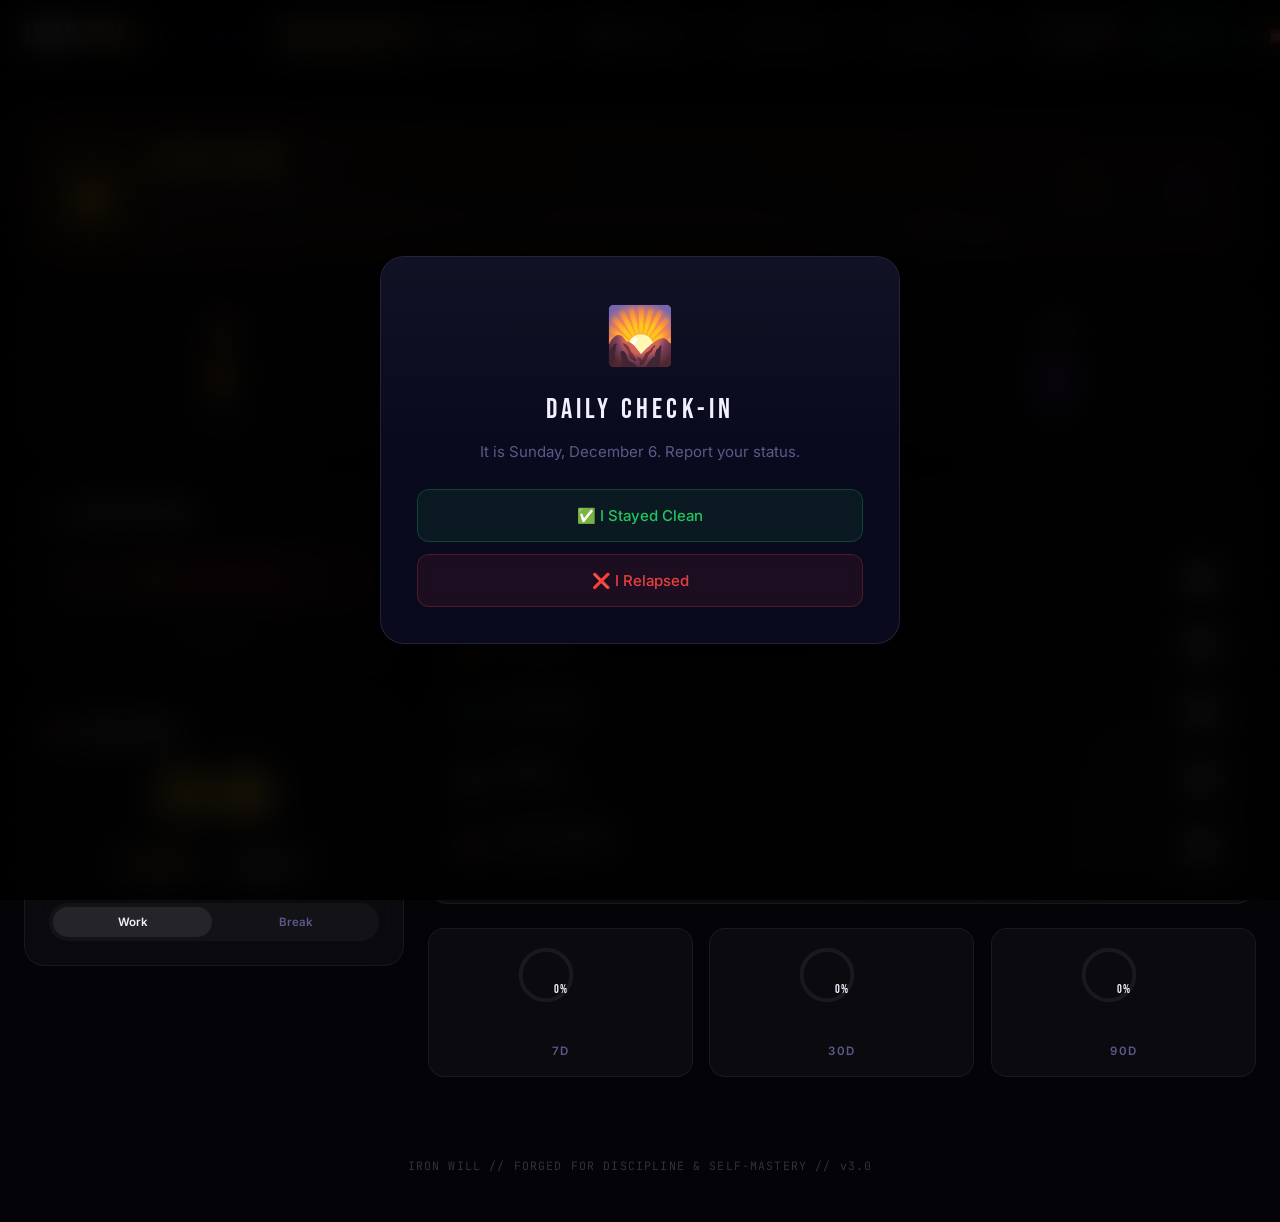
==== commit b262bc82: "feat: complete production-grade responsive upgrade and layout fixes - Implement responsive 7-column " ====
--- a/index.html
+++ b/index.html
@@ -13,6 +13,8 @@
   <meta name="apple-mobile-web-app-capable" content="yes">
   <meta name="apple-mobile-web-app-status-bar-style" content="black-translucent">
   <meta name="apple-mobile-web-app-title" content="Iron Will">
+  <link rel="apple-touch-icon" href="./icons/icon-192.png">
+  <link rel="icon" type="image/png" sizes="192x192" href="./icons/icon-192.png">
   <link rel="icon" href="data:image/svg+xml,<svg xmlns='http://www.w3.org/2000/svg' viewBox='0 0 100 100'><text y='.9em' font-size='80'>⚔️</text></svg>">
 
   <!-- Fonts -->
@@ -28,7 +30,7 @@
   <link rel="stylesheet" href="./css/animations.css">
   <link rel="stylesheet" href="./css/utilities.css">
 </head>
-<body>
+<body class="theme-gold">
 
 <!-- Background -->
 <div class="bg-orbs">
@@ -37,395 +39,382 @@
   <div class="orb orb3"></div>
   <div class="orb orb4"></div>
 </div>
-<canvas id="particleCanvas"></canvas>
+<canvas id="particleCanvas" aria-hidden="true"></canvas>
 
 <!-- ========== HEADER ========== -->
-<header>
+<header role="banner">
 <div class="wrap">
 <div class="hdr-inner">
-  <div>
-    <div class="logo">Iron<span class="accent">Will</span>
-      &nbsp;<span style="color:var(--text-muted);font-size:var(--fs-sm);font-family:var(--ff-mono);font-weight:var(--fw-regular)">// WARRIOR SYSTEM v2</span>
-    </div>
+  <div class="hdr-left">
+    <h1 class="logo">Iron<span class="accent">Will</span>
+      &nbsp;<span class="version-tag" style="color:var(--text-muted);font-size:var(--fs-xs);font-family:var(--ff-mono);font-weight:var(--fw-regular)">// v3.0</span>
+    </h1>
   </div>
+
+  <!-- Desktop Navigation (Top Bar) -->
+  <nav class="desktop-nav" id="desktopNav" role="navigation" aria-label="Desktop Navigation"></nav>
+
   <div class="hdr-right">
     <div class="power-badge">
       ⚡ Power <span class="power-val" id="powerScore">0</span>
     </div>
-    <div id="riskBadge" class="risk-indicator risk-low" style="margin:0">🟢 Low Risk</div>
+    <div id="riskBadge" class="risk-indicator risk-low">🟢 Low Risk</div>
     <button class="btn btn-gold" id="emergencyBtn">🆘 Emergency</button>
-    <button class="btn" id="showOathBtn">📜 Oath</button>
-    <button class="btn" id="exportBtn">📤 Export</button>
   </div>
 </div>
 </div>
 </header>
 
-<!-- ========== MAIN ========== -->
-<div class="wrap">
-
-<!-- RANK STRIP -->
-<div class="rank-strip" id="rankStrip">
-  <div class="rank-icon-wrap">
-    <div class="rank-icon" id="rankIcon">🧑</div>
-  </div>
-  <div class="rank-info" style="flex:1">
-    <div class="rank-title" id="rankTitle">CIVILIAN</div>
-    <div class="rank-sub">Begin your transformation. The journey of 1000 days starts with one.</div>
-    <div class="xp-bar-wrap"><div class="xp-bar" id="xpBar" style="width:0%"></div></div>
-    <div class="xp-label"><span id="xpCurrent">0 XP</span><span id="xpNext">→ 100 XP for next rank</span></div>
-  </div>
-  <div class="rank-stats">
-    <div class="rank-stat">
-      <div class="rank-stat-val" id="rs1" style="color:var(--gold)">0</div>
-      <div class="rank-stat-lbl">Days Clean</div>
-    </div>
-    <div class="rank-stat">
-      <div class="rank-stat-val" id="rs2" style="color:var(--green)">0%</div>
-      <div class="rank-stat-lbl">Win Rate</div>
-    </div>
-    <div class="rank-stat">
-      <div class="rank-stat-val" id="rs3" style="color:var(--purple)">0</div>
-      <div class="rank-stat-lbl">Urges Beat</div>
-    </div>
-  </div>
-</div>
-
-<!-- STATS -->
-<div class="stats-grid">
-  <div class="scard scard-streak">
-    <div class="scard-icon">🔥</div>
-    <div class="scard-val" id="sCurStreak">0</div>
-    <div class="scard-lbl">Current Streak</div>
-  </div>
-  <div class="scard scard-longest">
-    <div class="scard-icon">🏆</div>
-    <div class="scard-val" id="sLongStreak">0</div>
-    <div class="scard-lbl">Longest Streak</div>
-  </div>
-  <div class="scard scard-clean">
-    <div class="scard-icon">✅</div>
-    <div class="scard-val" id="sTotalClean">0</div>
-    <div class="scard-lbl">Clean Days</div>
-  </div>
-  <div class="scard scard-rel">
-    <div class="scard-icon">⚡</div>
-    <div class="scard-val" id="sTotalRel">0</div>
-    <div class="scard-lbl">Relapses</div>
-  </div>
-  <div class="scard scard-xp">
-    <div class="scard-icon">✨</div>
-    <div class="scard-val" id="sTotalXP">0</div>
-    <div class="scard-lbl">Total XP</div>
-  </div>
-</div>
-
-<!-- QUOTE -->
-<div class="quote-bar">
-  <div style="flex:1">
-    <div class="quote-txt" id="quoteTxt"></div>
-    <div class="quote-author" id="quoteAuthor"></div>
-  </div>
-  <button class="btn" id="quoteRefreshBtn" aria-label="Next quote">↻</button>
-</div>
-
-<!-- PROGRESS RINGS -->
-<div class="rings-row">
-  <div class="ring-card">
-    <div class="ring-wrap">
-      <svg class="ring-svg" width="90" height="90" viewBox="0 0 90 90">
-        <circle class="ring-track" cx="45" cy="45" r="38"/>
-        <circle class="ring-fill" id="ring7" cx="45" cy="45" r="38" stroke="#f59e0b" stroke-dasharray="238.76" stroke-dashoffset="238.76"/>
-      </svg>
-      <div class="ring-center">
-        <div class="ring-pct" id="ring7pct" style="color:#f59e0b">0%</div>
-        <div class="ring-day" id="ring7day">0/7</div>
-      </div>
-    </div>
-    <div class="ring-lbl" style="color:#f59e0b">7 DAY</div>
-    <div class="ring-goal">First Week</div>
-  </div>
-
-  <div class="ring-card">
-    <div class="ring-wrap">
-      <svg class="ring-svg" width="90" height="90" viewBox="0 0 90 90">
-        <circle class="ring-track" cx="45" cy="45" r="38"/>
-        <circle class="ring-fill" id="ring30" cx="45" cy="45" r="38" stroke="var(--green)" stroke-dasharray="238.76" stroke-dashoffset="238.76"/>
-      </svg>
-      <div class="ring-center">
-        <div class="ring-pct" id="ring30pct" style="color:var(--green)">0%</div>
-        <div class="ring-day" id="ring30day">0/30</div>
-      </div>
-    </div>
-    <div class="ring-lbl" style="color:var(--green)">30 DAY</div>
-    <div class="ring-goal">Monk Mode</div>
-  </div>
-
-  <div class="ring-card">
-    <div class="ring-wrap">
-      <svg class="ring-svg" width="90" height="90" viewBox="0 0 90 90">
-        <circle class="ring-track" cx="45" cy="45" r="38"/>
-        <circle class="ring-fill" id="ring90" cx="45" cy="45" r="38" stroke="var(--purple)" stroke-dasharray="238.76" stroke-dashoffset="238.76"/>
-      </svg>
-      <div class="ring-center">
-        <div class="ring-pct" id="ring90pct" style="color:var(--purple)">0%</div>
-        <div class="ring-day" id="ring90day">0/90</div>
-      </div>
-    </div>
-    <div class="ring-lbl" style="color:var(--purple)">90 DAY</div>
-    <div class="ring-goal">Reborn</div>
-  </div>
-</div>
-
-<!-- MAIN COLUMNS -->
-<div class="main-cols">
-
-  <!-- LEFT: CALENDAR + HEATMAP + CHART -->
-  <div style="display:flex;flex-direction:column;gap:var(--sp-4);">
-
-    <!-- CALENDAR -->
-    <div class="card">
-      <div class="cal-nav-row">
-        <div class="cal-month" id="calMonth"></div>
-        <div class="cal-controls">
-          <button class="nav-btn" id="prevM" aria-label="Previous month">‹</button>
-          <button class="btn" style="font-size:var(--fs-xs);padding:5px 12px" id="goTodayBtn">Today</button>
-          <button class="nav-btn" id="nextM" aria-label="Next month">›</button>
-        </div>
-      </div>
-      <div class="cal-grid-7" id="calDayNames"></div>
-      <div style="margin-top:6px" id="calGrid"></div>
-      <div style="display:flex;gap:var(--sp-4);margin-top:var(--sp-3);flex-wrap:wrap;font-size:var(--fs-xs);color:var(--text-muted)">
-        <span style="display:flex;align-items:center;gap:5px"><span style="width:10px;height:10px;background:var(--green);opacity:.6;border-radius:3px;display:inline-block"></span>Clean</span>
-        <span style="display:flex;align-items:center;gap:5px"><span style="width:10px;height:10px;background:var(--red);opacity:.6;border-radius:3px;display:inline-block"></span>Relapse</span>
-        <span style="display:flex;align-items:center;gap:5px"><span style="width:10px;height:10px;background:rgba(255,255,255,0.08);border-radius:3px;display:inline-block"></span>Unmarked</span>
-        <span style="margin-left:auto">🔒 Past days locked</span>
-      </div>
-    </div>
-
-    <!-- URGE HEATMAP -->
-    <div class="card">
-      <div class="card-title"><span class="ct-icon">🌡️</span> 24-Hour Urge Heatmap</div>
-      <div style="font-size:var(--fs-xs);color:var(--text-muted);margin-bottom:var(--sp-2)">When do urges peak? Awareness defeats them.</div>
-      <div class="heatmap-grid" id="heatmapGrid"></div>
-      <div class="hm-labels">
-        <span>12am</span><span>3am</span><span>6am</span><span>9am</span><span>12pm</span><span>3pm</span><span>6pm</span><span>9pm</span><span>11pm</span>
-      </div>
-    </div>
-
-    <!-- URGE BAR CHART -->
-    <div class="card">
-      <div class="card-title"><span class="ct-icon">📈</span> Weekly Urge Frequency</div>
-      <div style="height:140px;position:relative" id="urgeBarChart"></div>
-    </div>
-
-  </div>
-
-  <!-- RIGHT SIDEBAR -->
-  <div class="sidebar">
-
-    <!-- DAILY MOOD -->
-    <div class="card">
-      <div class="card-title"><span class="ct-icon">🧠</span> Today's Mood</div>
-      <div id="moodSection">
-        <div style="font-size:var(--fs-xs);color:var(--text-muted);margin-bottom:var(--sp-3)">How are you feeling right now?</div>
-        <div class="mood-row" id="moodBtns">
-          <button class="mood-btn" data-mood="1" title="Terrible" aria-label="Mood: Terrible">😣</button>
-          <button class="mood-btn" data-mood="2" title="Bad" aria-label="Mood: Bad">😞</button>
-          <button class="mood-btn" data-mood="3" title="Neutral" aria-label="Mood: Neutral">😐</button>
-          <button class="mood-btn" data-mood="4" title="Good" aria-label="Mood: Good">😊</button>
-          <button class="mood-btn" data-mood="5" title="Great" aria-label="Mood: Great">🤩</button>
-        </div>
-        <div id="moodResult" style="font-size:var(--fs-xs);color:var(--text-muted);margin-top:var(--sp-2);text-align:center"></div>
-      </div>
-    </div>
-
-    <!-- COMPANION HABITS -->
-    <div class="card">
-      <div class="card-title"><span class="ct-icon">💪</span> Companion Habits</div>
-      <div id="habitList"></div>
-      <div style="font-size:var(--fs-xs);color:var(--text-muted);margin-top:var(--sp-2);text-align:center">Each habit earns +10 XP</div>
-    </div>
-
-    <!-- URGE TRACKER -->
-    <div class="card">
-      <div class="card-title"><span class="ct-icon">⚡</span> Urge Tracker</div>
-      <button class="urge-big-btn">⚡ I FEEL AN URGE</button>
-      <div style="font-size:var(--fs-xs);color:var(--text-muted);text-align:center;margin:var(--sp-2) 0" id="urgeCountToday">0 urges logged today</div>
-      <div style="height:90px;position:relative;margin-top:var(--sp-2)" id="urgeSparkline"></div>
-      <div id="urgeLogList" style="max-height:100px;overflow-y:auto;margin-top:var(--sp-2)" class="scrollbar-thin"></div>
-    </div>
-
-    <!-- DAILY JOURNAL -->
-    <div class="card">
-      <div class="card-title"><span class="ct-icon">📓</span> Daily Journal</div>
-      <textarea class="jinput" id="journalInput" placeholder="What's on your mind today? Write freely..."></textarea>
-      <button class="btn btn-gold" id="journalSaveBtn" style="width:100%;justify-content:center;font-size:var(--fs-sm)">Save Entry</button>
-      <div id="journalList" style="margin-top:var(--sp-3);max-height:180px;overflow-y:auto" class="scrollbar-thin"></div>
-    </div>
-
-    <!-- BENEFITS TIMELINE -->
-    <div class="card">
-      <div class="card-title"><span class="ct-icon">🌱</span> Benefits Unlocking</div>
-      <div class="benefits-scroll scrollbar-thin" id="benefitsList"></div>
-    </div>
-
-  </div>
-</div>
-
-<!-- ACHIEVEMENTS -->
-<div class="card" style="margin-bottom:var(--sp-5)">
-  <div class="card-title"><span class="ct-icon">🏅</span> Achievement Vault</div>
-  <div class="ach-grid" id="achGrid"></div>
-</div>
-
-<!-- BOTTOM GRID -->
-<div class="bottom-grid">
-
-  <!-- ANALYTICS -->
-  <div class="card">
-    <div class="card-title"><span class="ct-icon">📊</span> Performance Analytics</div>
-    <div style="margin-bottom:var(--sp-3)">
-      <div style="display:flex;justify-content:space-between;font-size:var(--fs-xs);margin-bottom:5px">
-        <span style="color:var(--text-muted)">Clean Rate</span>
-        <span style="color:var(--green);font-weight:var(--fw-semibold)" id="cleanRateLbl">—</span>
-      </div>
-      <div style="background:rgba(255,255,255,0.06);border-radius:var(--rad-xs);height:6px;overflow:hidden">
-        <div id="cleanRateBar" style="height:100%;background:linear-gradient(90deg,var(--green-dim),var(--green));border-radius:var(--rad-xs);width:0%;transition:width 1s var(--ease-out)"></div>
-      </div>
-    </div>
-    <div style="margin-bottom:var(--sp-3)">
-      <div style="display:flex;justify-content:space-between;font-size:var(--fs-xs);margin-bottom:5px">
-        <span style="color:var(--text-muted)">Habit Consistency</span>
-        <span style="color:var(--gold);font-weight:var(--fw-semibold)" id="habitRateLbl">—</span>
-      </div>
-      <div style="background:rgba(255,255,255,0.06);border-radius:var(--rad-xs);height:6px;overflow:hidden">
-        <div id="habitRateBar" style="height:100%;background:linear-gradient(90deg,var(--gold-dim),var(--gold));border-radius:var(--rad-xs);width:0%;transition:width 1s var(--ease-out)"></div>
-      </div>
-    </div>
-    <div class="section-sep"></div>
-    <div style="font-size:var(--fs-xs);font-weight:var(--fw-semibold);color:var(--text-muted);text-transform:uppercase;letter-spacing:var(--ls-wider);margin-bottom:var(--sp-2)">This Week</div>
-    <div style="display:grid;grid-template-columns:repeat(7,1fr);gap:4px" id="weekCells"></div>
-    <div style="height:120px;position:relative;margin-top:var(--sp-4)" id="moodChart"></div>
-  </div>
-
-  <!-- WEEKLY REPORT -->
-  <div class="card">
-    <div class="card-title"><span class="ct-icon">📋</span> Weekly Report</div>
-    <div class="grade-big" id="weekGrade" style="color:var(--green)">—</div>
-    <div id="weekReportRows"></div>
-  </div>
-
-  <!-- RELAPSE REFLECTIONS -->
-  <div class="card">
-    <div class="card-title"><span class="ct-icon">📝</span> Relapse Reflections</div>
-    <div id="reflList" style="max-height:260px;overflow-y:auto" class="scrollbar-thin"></div>
-  </div>
-
-</div>
-
-<!-- OATH + PATTERN ANALYSIS -->
-<div class="bottom-grid-2">
-  <div class="card" id="oathDisplay" style="display:none">
-    <div class="card-title"><span class="ct-icon">📜</span> Your Commitment Oath</div>
-    <div class="oath-box">
-      <div style="font-size:24px;margin-bottom:var(--sp-2)">⚔️</div>
-      <div class="oath-text" id="oathDisplayText"></div>
-      <div class="oath-sig" id="oathDisplayDate"></div>
-    </div>
-  </div>
-  <div class="card" id="oathCta">
-    <div class="card-title"><span class="ct-icon">📜</span> Make Your Oath</div>
-    <div style="font-size:var(--fs-base);color:var(--text-muted);line-height:var(--lh-relaxed);margin-bottom:var(--sp-4)">A warrior makes a vow. Write your commitment to yourself — the words you'll read when the urge hits hardest.</div>
-    <button class="btn btn-gold btn-lg" id="oathCtaBtn" style="width:100%;justify-content:center">⚔️ Take the Oath</button>
-  </div>
-  <div class="card">
-    <div class="card-title"><span class="ct-icon">🗺️</span> Pattern Analysis</div>
-    <div id="patternAnalysis" style="font-size:var(--fs-sm);line-height:var(--lh-relaxed);color:var(--text-80)">
-      <div class="empty-state">Log more days to see patterns emerge.</div>
-    </div>
-  </div>
-</div>
-
-<!-- FOOTER -->
-<div class="app-footer">IRON WILL v2.0 — DARK GLASSMORPHISM EDITION</div>
-
-</div><!-- /wrap -->
+<!-- ========== NAVIGATION ========== -->
+<nav class="bottom-nav" id="bottomNav" role="navigation" aria-label="Main Navigation"></nav>
+
+<!-- ========== MAIN CONTENT ========== -->
+<main class="main-content">
+  
+  <!-- TAB: DASHBOARD -->
+  <section class="tab-section active" data-tab="dashboard" id="secDashboard">
+    <div class="wrap">
+      <!-- RANK STRIP -->
+      <div class="rank-strip" id="rankStrip">
+        <div class="rank-icon-wrap">
+          <div class="rank-icon" id="rankIcon">🧑</div>
+        </div>
+        <div class="rank-info">
+          <div class="rank-title" id="rankTitle">CIVILIAN</div>
+          <div class="rank-sub">Begin your transformation.</div>
+          <div class="xp-bar-wrap"><div class="xp-bar" id="xpBar" style="width:0%"></div></div>
+          <div class="xp-label"><span id="xpCurrent">0 XP</span><span id="xpNext">→ 100 XP for next rank</span></div>
+        </div>
+        <div class="rank-stats">
+          <div class="rank-stat">
+            <div class="rank-stat-val" id="rs1" style="color:var(--gold)">0</div>
+            <div class="rank-stat-lbl">Days Clean</div>
+          </div>
+          <div class="rank-stat">
+            <div class="rank-stat-val" id="rs3" style="color:var(--purple)">0</div>
+            <div class="rank-stat-lbl">Urges Beat</div>
+          </div>
+        </div>
+      </div>
+
+      <!-- STATS -->
+      <div class="stats-grid">
+        <div class="scard scard-streak">
+          <div class="scard-icon">🔥</div>
+          <div class="scard-val" id="sCurStreak">0</div>
+          <div class="scard-lbl">Streak</div>
+        </div>
+        <div class="scard scard-longest">
+          <div class="scard-icon">🏆</div>
+          <div class="scard-val" id="sLongStreak">0</div>
+          <div class="scard-lbl">Best</div>
+        </div>
+        <div class="scard scard-xp">
+          <div class="scard-icon">✨</div>
+          <div class="scard-val" id="sTotalXP">0</div>
+          <div class="scard-lbl">XP</div>
+        </div>
+      </div>
+
+      <div class="dashboard-grid">
+        <!-- QUICK ACTIONS -->
+        <div class="sidebar">
+          <div class="card">
+            <div class="card-title"><span class="ct-icon">⚡</span> Quick Actions</div>
+            <button class="urge-big-btn">⚡ LOG AN URGE</button>
+            <div style="font-size:var(--fs-xs);color:var(--text-muted);text-align:center;margin-top:var(--sp-4)" id="urgeCountToday">0 urges today</div>
+          </div>
+
+          <div class="card" id="focusCard">
+            <div class="card-title"><span class="ct-icon">🎯</span> Focus Timer</div>
+            <div class="focus-timer-display" id="focusTimerDisplay">25:00</div>
+            <div class="focus-controls">
+              <button class="btn btn-gold" id="startFocusBtn">▶ START</button>
+              <button class="btn" id="stopFocusBtn">⏹ RESET</button>
+            </div>
+            <div class="focus-modes">
+              <button class="focus-mode-btn active" data-mode="work">Work</button>
+              <button class="focus-mode-btn" data-mode="break">Break</button>
+            </div>
+          </div>
+        </div>
+
+        <!-- CENTER: HABITS & RINGS -->
+        <div class="center-col">
+          <div class="card">
+            <div class="card-title"><span class="ct-icon">💪</span> Daily Protocol</div>
+            <div id="habitList"></div>
+          </div>
+
+          <div class="rings-row">
+            <div class="ring-card">
+              <div class="ring-wrap">
+                <svg class="ring-svg" width="60" height="60" viewBox="0 0 90 90">
+                  <circle class="ring-track" cx="45" cy="45" r="38"/>
+                  <circle class="ring-fill" id="ring7" cx="45" cy="45" r="38" stroke="#f59e0b" stroke-dasharray="238.76" stroke-dashoffset="238.76"/>
+                </svg>
+                <div class="ring-center"><div class="ring-pct" id="ring7pct" style="font-size:12px">0%</div></div>
+              </div>
+              <div class="ring-lbl">7D</div>
+            </div>
+            <div class="ring-card">
+              <div class="ring-wrap">
+                <svg class="ring-svg" width="60" height="60" viewBox="0 0 90 90">
+                  <circle class="ring-track" cx="45" cy="45" r="38"/>
+                  <circle class="ring-fill" id="ring30" cx="45" cy="45" r="38" stroke="var(--green)" stroke-dasharray="238.76" stroke-dashoffset="238.76"/>
+                </svg>
+                <div class="ring-center"><div class="ring-pct" id="ring30pct" style="font-size:12px">0%</div></div>
+              </div>
+              <div class="ring-lbl">30D</div>
+            </div>
+            <div class="ring-card">
+              <div class="ring-wrap">
+                <svg class="ring-svg" width="60" height="60" viewBox="0 0 90 90">
+                  <circle class="ring-track" cx="45" cy="45" r="38"/>
+                  <circle class="ring-fill" id="ring90" cx="45" cy="45" r="38" stroke="var(--purple)" stroke-dasharray="238.76" stroke-dashoffset="238.76"/>
+                </svg>
+                <div class="ring-center"><div class="ring-pct" id="ring90pct" style="font-size:12px">0%</div></div>
+              </div>
+              <div class="ring-lbl">90D</div>
+            </div>
+          </div>
+        </div>
+      </div>
+    </div>
+  </section>
+
+  <!-- TAB: CALENDAR -->
+  <section class="tab-section" data-tab="calendar" id="secCalendar">
+    <div class="wrap">
+      <div class="card">
+        <div class="cal-nav-row">
+          <div class="cal-month" id="calMonth"></div>
+          <div class="cal-controls">
+            <button class="nav-btn" id="prevM">‹</button>
+            <button class="btn" id="goTodayBtn">Today</button>
+            <button class="nav-btn" id="nextM">›</button>
+          </div>
+        </div>
+        <div class="cal-grid-7" id="calDayNames"></div>
+        <div id="calGrid"></div>
+      </div>
+
+      <div class="card" style="margin-top:var(--sp-5)">
+        <div class="card-title"><span class="ct-icon">🌡️</span> Urge Heatmap</div>
+        <div class="heatmap-grid" id="heatmapGrid"></div>
+        <div class="hm-labels">
+          <span>12am</span><span>6am</span><span>12pm</span><span>6pm</span><span>11pm</span>
+        </div>
+      </div>
+    </div>
+  </section>
+
+  <!-- TAB: ANALYTICS -->
+  <section class="tab-section" data-tab="analytics" id="secAnalytics">
+    <div class="wrap">
+      <div class="analytics-top-row">
+        <div class="card main-chart">
+          <div class="card-title"><span class="ct-icon">📈</span> Streak History (90 Days)</div>
+          <div id="streakTimeline" class="chart-container"></div>
+        </div>
+        <div class="card radar-col">
+          <div class="card-title"><span class="ct-icon">🕸️</span> Vulnerability Radar</div>
+          <div id="radarChart" class="chart-container"></div>
+        </div>
+      </div>
+
+      <div class="card" style="margin:var(--sp-5) 0">
+        <div class="card-title"><span class="ct-icon">🟩</span> Resilience Grid (180 Days)</div>
+        <div id="monthlyHeatmap"></div>
+      </div>
+
+      <div class="trends-row" id="trendIndicators"></div>
+
+      <div class="card">
+        <div class="card-title"><span class="ct-icon">🏅</span> Personal Records</div>
+        <div class="records-grid" id="recordsBoard"></div>
+      </div>
+    </div>
+  </section>
+
+  <!-- TAB: JOURNAL -->
+  <section class="tab-section" data-tab="journal" id="secJournal">
+    <div class="wrap">
+      <div class="journal-layout">
+        <div class="journal-sidebar">
+          <div class="card">
+            <div class="card-title">New Entry</div>
+            <select class="jselect" id="journalCategory">
+              <option value="reflection">💭 Reflection</option>
+              <option value="gratitude">🙏 Gratitude</option>
+              <option value="victory">🏆 Victory</option>
+              <option value="struggle">⚔️ Struggle</option>
+              <option value="note">📝 Plain Note</option>
+            </select>
+            <textarea class="jinput" id="journalInput" placeholder="Write your heart out..."></textarea>
+            <button class="btn btn-gold" id="journalSaveBtn" style="width:100%">Save Entry</button>
+          </div>
+          
+          <div class="card" style="margin-top:var(--sp-5)">
+            <div class="card-title">Insights</div>
+            <div id="journalStats" class="jstats-grid"></div>
+          </div>
+        </div>
+
+        <div class="journal-main">
+          <div class="journal-filters">
+            <input type="text" id="journalSearch" placeholder="Search entries..." class="jsearch-input">
+            <select id="journalFilterCat" class="jfilter-select">
+              <option value="all">All Categories</option>
+              <option value="reflection">Reflection</option>
+              <option value="gratitude">Gratitude</option>
+              <option value="victory">Victory</option>
+              <option value="struggle">Struggle</option>
+            </select>
+          </div>
+          <div id="fullJournalList"></div>
+        </div>
+      </div>
+    </div>
+  </section>
+
+  <!-- TAB: ARSENAL -->
+  <section class="tab-section" data-tab="arsenal" id="secArsenal">
+    <div class="wrap">
+      <div class="arsenal-grid">
+        <div class="arsenal-left">
+          <div class="card">
+            <div class="card-title"><span class="ct-icon">📜</span> The Warrior's Oath</div>
+            <div id="oathDisplay">
+              <div class="oath-box">
+                <div class="oath-text" id="oathDisplayText"></div>
+                <div class="oath-sig" id="oathDisplayDate"></div>
+              </div>
+            </div>
+            <div id="oathCta">
+              <button class="btn btn-gold" id="showOathBtn" style="width:100%">⚔️ Make Your Oath</button>
+            </div>
+          </div>
+
+          <div class="card" style="margin-top:var(--sp-5)">
+            <div class="card-title"><span class="ct-icon">💪</span> Custom Habits</div>
+            <div class="habit-creator">
+              <input type="text" id="customHabitName" placeholder="Habit name...">
+              <div class="habit-creator-row">
+                <input type="text" id="customHabitIcon" placeholder="Emoji" style="width:60px">
+                <select id="customHabitCat">
+                  <option value="morning">Morning</option>
+                  <option value="afternoon">Afternoon</option>
+                  <option value="evening">Evening</option>
+                  <option value="all">All Day</option>
+                </select>
+                <button class="btn btn-gold" id="addHabitBtn">Add</button>
+              </div>
+            </div>
+            <div class="section-sep"></div>
+            <div id="habitListAll"></div>
+          </div>
+        </div>
+
+        <div class="arsenal-right">
+          <div class="card">
+            <div class="card-title"><span class="ct-icon">🏅</span> Achievement Vault</div>
+            <div class="ach-grid" id="fullAchGrid"></div>
+          </div>
+
+          <div class="card" style="margin-top:var(--sp-5)">
+            <div class="card-title"><span class="ct-icon">🌱</span> Growth Timeline</div>
+            <div class="benefits-scroll scrollbar-thin" id="benefitsList"></div>
+          </div>
+
+          <div class="card" style="margin-top:var(--sp-5)">
+            <div class="card-title"><span class="ct-icon">⚙️</span> Data & Settings</div>
+            <div class="settings-btns">
+              <button class="btn" id="exportBtn">📤 Export Backup</button>
+              <label class="btn" for="importFile">📥 Import Backup
+                <input type="file" id="importFile" style="display:none" accept=".json">
+              </label>
+            </div>
+            <div id="dataStats" class="data-stats"></div>
+          </div>
+        </div>
+      </div>
+    </div>
+  </section>
+
+</main>
 
 <!-- ========== MODALS ========== -->
 
 <!-- DAILY CHECK -->
-<div class="overlay" id="dailyCheckModal" style="display:none">
+<div class="overlay" id="dailyCheckModal" role="dialog" aria-modal="true" aria-labelledby="dailyCheckTitle" tabindex="-1" style="display:none">
 <div class="modal">
   <div class="modal-icon">🌄</div>
-  <div class="modal-title">DAILY ACCOUNTABILITY</div>
-  <div class="modal-sub" id="dailyCheckSub">The warrior checks in every day — no exceptions.</div>
+  <div class="modal-title" id="dailyCheckTitle">DAILY CHECK-IN</div>
+  <div class="modal-sub" id="dailyCheckSub"></div>
   <div class="modal-actions">
-    <button class="btn btn-green btn-lg" id="markCleanBtn">✅ Stayed Clean — I Won Today</button>
-    <button class="btn btn-red btn-lg" id="markRelapseBtn">❌ I Relapsed — Own It, Learn It</button>
+    <button class="btn btn-green btn-lg" id="markCleanBtn">✅ I Stayed Clean</button>
+    <button class="btn btn-red btn-lg" id="markRelapseBtn">❌ I Relapsed</button>
   </div>
-  <div class="modal-warn">⚠️ Avoiding this check-in = avoiding yourself. You are better than that.</div>
 </div>
 </div>
 
 <!-- REFLECTION -->
-<div class="overlay" id="reflModal" style="display:none">
+<div class="overlay" id="reflModal" role="dialog" aria-modal="true" aria-labelledby="reflectionTitle" tabindex="-1" style="display:none">
 <div class="modal">
   <div class="modal-icon">💭</div>
-  <div class="modal-title">RELAPSE REFLECTION</div>
-  <div class="modal-sub">Relapsing is a lesson, not a death sentence. Understand it. Grow from it.</div>
+  <div class="modal-title" id="reflectionTitle">REFLECTION</div>
   <div class="minput-lbl">What triggered it?</div>
-  <textarea class="minput" id="trigInp" placeholder="Stress, boredom, loneliness, specific content..."></textarea>
-  <div class="minput-lbl">How did you feel afterward?</div>
-  <textarea class="minput" id="feelInp" placeholder="Guilt, emptiness, disappointment — be honest..."></textarea>
-  <div class="minput-lbl">What will you do differently next time?</div>
-  <textarea class="minput" id="planInp" placeholder="Leave the room, call a friend, do 20 push-ups..."></textarea>
+  <textarea class="minput" id="trigInp"></textarea>
+  <div class="minput-lbl">How do you feel?</div>
+  <textarea class="minput" id="feelInp"></textarea>
+  <div class="minput-lbl">Plan for tomorrow?</div>
+  <textarea class="minput" id="planInp"></textarea>
+  <button class="btn btn-red btn-lg" id="saveReflBtn" style="width:100%">Rise Again</button>
+</div>
+</div>
+
+<!-- OATH -->
+<div id="oathOverlay" role="dialog" aria-modal="true" aria-labelledby="oathTitle" tabindex="-1" style="display:none">
+<div class="modal">
+  <div class="modal-icon">⚔️</div>
+  <div class="modal-title" id="oathTitle">THE WARRIOR'S OATH</div>
+  <textarea class="minput" id="oathInput" rows="6" placeholder="Your solemn vow..."></textarea>
   <div class="modal-actions">
-    <button class="btn btn-red btn-lg" id="saveReflBtn">Save Reflection & Move Forward</button>
+    <button class="btn btn-gold btn-lg" id="takeOathBtn">I Swear This Oath</button>
+    <button class="btn" id="closeOathBtn">Cancel</button>
   </div>
 </div>
 </div>
 
-<!-- OATH -->
-<div id="oathOverlay" style="display:none">
-<div class="modal" style="max-width:560px;text-align:center">
-  <div class="modal-icon">⚔️</div>
-  <div class="modal-title">THE WARRIOR'S OATH</div>
-  <div class="modal-sub">Write your personal vow. Make it specific. Make it real.</div>
-  <textarea class="minput" id="oathInput" rows="5" placeholder="I vow to myself that I will...&#10;&#10;Because I deserve to be...&#10;&#10;And I will become..."></textarea>
-  <div class="modal-actions">
-    <button class="btn btn-gold btn-xl" id="takeOathBtn" style="width:100%;justify-content:center">⚔️ I Swear This Oath</button>
-    <button class="btn" id="closeOathBtn" style="width:100%;justify-content:center">Cancel</button>
-  </div>
-</div>
-</div>
-
 <!-- EMERGENCY -->
-<div id="emergencyOverlay" style="display:none">
-  <div class="em-title">HOLD THE LINE</div>
+<div id="emergencyOverlay" role="alertdialog" aria-modal="true" aria-labelledby="emergencyTitle" tabindex="-1" style="display:none">
+  <div class="em-title" id="emergencyTitle">HOLD THE LINE</div>
   <div class="em-msg" id="emMsg"></div>
   <div class="breath-wrap">
     <div class="breath-ring" id="breathRing">BREATHE</div>
-    <div class="breath-txt" id="breathPhase">Inhale slowly...</div>
+    <div class="breath-txt" id="breathPhase">Inhale...</div>
   </div>
   <div class="em-counter" id="emCounter">60</div>
-  <div class="em-sub">seconds — you can outlast this</div>
-  <button class="btn btn-lg" id="closeEmergencyBtn" style="font-size:var(--fs-base)">I Survived the Urge ✓</button>
+  <button class="btn btn-lg" id="closeEmergencyBtn">I Survived ✓</button>
 </div>
 
 <!-- LEVEL UP -->
-<div id="levelUpOverlay" style="display:none">
-  <div class="lvlup-title">RANK UP</div>
+<div id="levelUpOverlay" role="dialog" aria-modal="true" aria-labelledby="levelUpTitle" tabindex="-1" style="display:none">
+  <div class="lvlup-title" id="levelUpTitle">RANK UP</div>
   <div class="lvlup-ico" id="lvlIco"></div>
   <div class="lvlup-rank" id="lvlRank"></div>
-  <div style="font-size:var(--fs-md);color:var(--text-muted);margin-bottom:var(--sp-8);max-width:400px">You earned this. Keep going.</div>
-  <button class="btn btn-gold btn-xl" id="closeLevelUpBtn">Continue the Journey</button>
-</div>
-
-<!-- TOAST -->
+  <button class="btn btn-gold btn-lg" id="closeLevelUpBtn">Continue the Journey</button>
+</div>
+
 <div id="toast" style="display:none" class="toast"></div>
 
-<!-- App Script -->
+<!-- Footer -->
+<footer class="app-footer">
+  IRON WILL // FORGED FOR DISCIPLINE & SELF-MASTERY // v3.0
+</footer>
+
+<!-- App Scripts -->
 <script type="module" src="./js/app.js"></script>
 
 </body>
--- a/css/base.css
+++ b/css/base.css
@@ -63,6 +63,16 @@
   overflow: hidden;
 }
 
+/* ---- PARTICLE CANVAS ---- */
+#particleCanvas {
+  position: fixed;
+  inset: 0;
+  width: 100vw;
+  height: 100vh;
+  pointer-events: none;
+  z-index: var(--z-particle);
+}
+
 .orb {
   position: absolute;
   border-radius: 50%;
@@ -126,6 +136,20 @@
   100% { transform: translate3d(20px, -20px, 0) scale(1.05); }
 }
 
+@media (max-width: 640px) {
+  .bg-orbs .orb {
+    filter: blur(40px);
+    opacity: 0.5;
+  }
+  .bg-orbs .orb1, .bg-orbs .orb2 {
+    width: 280px;
+    height: 280px;
+  }
+  .bg-orbs .orb3, .bg-orbs .orb4 {
+    display: none;
+  }
+}
+
 /* ---- SELECTION ---- */
 ::selection {
   background: rgba(245,200,66,0.25);
--- a/css/layout.css
+++ b/css/layout.css
@@ -1,15 +1,22 @@
 /* ============================================================
-   IRON WILL — LAYOUT
-   Grid systems, containers, responsive breakpoints
+   IRON WILL — LAYOUT (Desktop & Mobile Command Center)
+   Grid systems, multi-viewport responsive design, dual-nav
    ============================================================ */
 
 /* ---- CONTENT WRAPPER ---- */
 .wrap {
-  max-width: 1320px;
+  max-width: 1380px;
   margin: 0 auto;
   padding: 0 var(--sp-6);
   position: relative;
   z-index: var(--z-base);
+}
+
+@media (min-width: 1440px) {
+  .wrap {
+    max-width: 1480px;
+    padding: 0 var(--sp-8);
+  }
 }
 
 /* ---- HEADER ---- */
@@ -18,171 +25,367 @@
   top: 0;
   z-index: var(--z-sticky);
   border-bottom: 1px solid var(--border-1);
-  background: rgba(3,3,8,0.85);
+  background: rgba(4, 4, 12, 0.88);
   backdrop-filter: var(--glass-blur-lg);
   -webkit-backdrop-filter: var(--glass-blur-lg);
+  box-shadow: 0 4px 20px rgba(0, 0, 0, 0.4);
 }
 
 .hdr-inner {
   display: flex;
   align-items: center;
   justify-content: space-between;
-  padding: var(--sp-4) 0;
-  gap: var(--sp-4);
-  flex-wrap: wrap;
+  padding: var(--sp-3) 0;
+  gap: var(--sp-4);
+}
+
+.hdr-left {
+  display: flex;
+  align-items: center;
+  gap: var(--sp-3);
+  flex-shrink: 0;
 }
 
 .hdr-right {
   display: flex;
-  gap: var(--sp-2);
-  align-items: center;
-  flex-wrap: wrap;
-}
-
-/* ---- MAIN SECTION PADDING ---- */
-section.page-section {
-  padding: 0 0 var(--sp-8);
+  gap: var(--sp-3);
+  align-items: center;
+  flex-shrink: 0;
+}
+
+/* ---- DESKTOP FLOATING NAVIGATION BAR ---- */
+.desktop-nav {
+  display: flex;
+  align-items: center;
+  gap: 4px;
+  background: rgba(255, 255, 255, 0.025);
+  border: 1px solid var(--border-2);
+  border-radius: var(--rad-full);
+  padding: 4px 6px;
+  box-shadow: inset 0 1px 0 rgba(255, 255, 255, 0.05), var(--shadow-sm);
+}
+
+.dnav-tab {
+  display: inline-flex;
+  align-items: center;
+  gap: 8px;
+  padding: 7px 16px;
+  border-radius: var(--rad-full);
+  color: var(--text-60);
+  font-size: var(--fs-sm);
+  font-weight: var(--fw-medium);
+  transition: all var(--dur-fast) var(--ease-smooth);
+  cursor: pointer;
+  border: 1px solid transparent;
+  user-select: none;
+}
+
+.dnav-tab:hover {
+  color: var(--text-100);
+  background: rgba(255, 255, 255, 0.06);
+  border-color: rgba(255, 255, 255, 0.08);
+}
+
+.dnav-tab.active {
+  color: var(--gold);
+  background: rgba(245, 200, 66, 0.12);
+  border-color: rgba(245, 200, 66, 0.35);
+  box-shadow: 0 0 16px rgba(245, 200, 66, 0.15), inset 0 1px 0 rgba(255, 255, 255, 0.1);
+}
+
+.dnav-icon {
+  font-size: 14px;
+  line-height: 1;
+}
+
+.dnav-label {
+  font-weight: var(--fw-semibold);
+  letter-spacing: 0.3px;
+}
+
+.dnav-key {
+  font-size: 10px;
+  padding: 1px 5px;
+  border-radius: 4px;
+  background: rgba(255, 255, 255, 0.06);
+  color: var(--text-muted);
+  font-family: var(--ff-mono);
+  font-weight: var(--fw-regular);
+  margin-left: 2px;
+}
+
+.dnav-tab.active .dnav-key {
+  background: rgba(245, 200, 66, 0.2);
+  color: var(--gold-bright);
+}
+
+/* ---- MOBILE BOTTOM NAVIGATION DOCK ---- */
+.bottom-nav {
+  position: fixed;
+  bottom: 0;
+  left: 0;
+  right: 0;
+  height: calc(64px + env(safe-area-inset-bottom, 0px));
+  padding-bottom: env(safe-area-inset-bottom, 0px);
+  background: rgba(8, 8, 22, 0.92);
+  backdrop-filter: var(--glass-blur-xl);
+  -webkit-backdrop-filter: var(--glass-blur-xl);
+  border-top: 1px solid var(--border-2);
+  display: flex;
+  justify-content: space-around;
+  align-items: center;
+  z-index: var(--z-sticky);
+  padding-left: var(--sp-4);
+  padding-right: var(--sp-4);
+  box-shadow: 0 -8px 32px rgba(0, 0, 0, 0.6);
+}
+
+.bnav-tab {
+  display: flex;
+  flex-direction: column;
+  align-items: center;
+  gap: 4px;
+  background: none;
+  border: none;
+  color: var(--text-muted);
+  cursor: pointer;
+  transition: all var(--dur-base) var(--ease-smooth);
+  padding: 6px 12px;
+  min-width: 58px;
+}
+
+.bnav-tab.active {
+  color: var(--gold);
+}
+
+.bnav-icon {
+  font-size: 18px;
+  transition: transform var(--dur-base) var(--ease-spring);
+}
+
+.bnav-tab.active .bnav-icon {
+  transform: translateY(-2px) scale(1.15);
+}
+
+.bnav-label {
+  font-size: 10px;
+  font-weight: var(--fw-semibold);
+  text-transform: uppercase;
+  letter-spacing: 0.5px;
+}
+
+/* ---- MAIN CONTENT ---- */
+.main-content {
+  padding-top: var(--sp-6);
+  min-height: 100vh;
+  position: relative;
+  overflow: visible;
+}
+
+/* ---- TAB SECTIONS ---- */
+.tab-section {
+  display: none;
+  width: 100%;
+}
+
+.tab-section.active {
+  display: block;
 }
 
 /* ---- STATS GRID ---- */
 .stats-grid {
   display: grid;
-  grid-template-columns: repeat(5, 1fr);
-  gap: var(--sp-3);
-  margin: 0 0 var(--sp-6);
-}
-
-/* ---- PROGRESS RINGS ROW ---- */
+  grid-template-columns: repeat(3, 1fr);
+  gap: var(--sp-5);
+  margin: var(--sp-6) 0;
+}
+
+/* ---- DASHBOARD GRID (Desktop Asymmetric Command Center) ---- */
+.dashboard-grid {
+  display: grid;
+  grid-template-columns: 380px 1fr;
+  gap: var(--sp-6);
+  margin-top: var(--sp-6);
+  align-items: start;
+}
+
+.dashboard-grid .sidebar {
+  display: flex;
+  flex-direction: column;
+  gap: var(--sp-6);
+}
+
+.dashboard-grid .center-col {
+  display: flex;
+  flex-direction: column;
+  gap: var(--sp-6);
+}
+
 .rings-row {
   display: grid;
   grid-template-columns: repeat(3, 1fr);
-  gap: var(--sp-3);
-  margin: 0 0 var(--sp-5);
-}
-
-/* ---- MAIN COLUMNS ---- */
-.main-cols {
-  display: grid;
-  grid-template-columns: 1fr 400px;
-  gap: var(--sp-5);
-  margin: 0 0 var(--sp-6);
-}
-
-/* ---- SIDEBAR ---- */
-.sidebar {
-  display: flex;
-  flex-direction: column;
-  gap: var(--sp-4);
-}
-
-/* ---- BOTTOM GRIDS ---- */
-.bottom-grid {
-  display: grid;
-  grid-template-columns: 1fr 1fr 1fr;
+  gap: var(--sp-4);
+}
+
+/* ---- ANALYTICS GRID ---- */
+.analytics-top-row {
+  display: grid;
+  grid-template-columns: 1fr 340px;
+  gap: var(--sp-6);
+  align-items: start;
+}
+
+.main-chart {
+  min-height: 320px;
+  display: flex;
+  flex-direction: column;
+}
+
+.radar-col {
+  min-height: 320px;
+  display: flex;
+  flex-direction: column;
+}
+
+.trends-row {
+  display: grid;
+  grid-template-columns: repeat(3, 1fr);
   gap: var(--sp-5);
   margin-bottom: var(--sp-6);
 }
 
-.bottom-grid-2 {
-  display: grid;
-  grid-template-columns: 2fr 1fr;
+.records-grid {
+  display: grid;
+  grid-template-columns: repeat(auto-fill, minmax(150px, 1fr));
+  gap: var(--sp-4);
+}
+
+/* ---- JOURNAL LAYOUT ---- */
+.journal-layout {
+  display: grid;
+  grid-template-columns: 380px 1fr;
+  gap: var(--sp-6);
+  align-items: start;
+}
+
+.journal-sidebar {
+  display: flex;
+  flex-direction: column;
   gap: var(--sp-5);
-  margin-bottom: var(--sp-8);
-}
-
-/* ---- CALENDAR GRID ---- */
-.cal-grid-7 {
-  display: grid;
-  grid-template-columns: repeat(7, 1fr);
-  gap: 5px;
-}
-
-/* ---- ACHIEVEMENT GRID ---- */
-.ach-grid {
-  display: grid;
-  grid-template-columns: repeat(5, 1fr);
+}
+
+.journal-main {
+  display: flex;
+  flex-direction: column;
+  gap: var(--sp-4);
+  min-width: 0;
+}
+
+.journal-filters {
+  display: flex;
   gap: var(--sp-3);
-}
-
-/* ---- HEATMAP GRID ---- */
-.heatmap-grid {
-  display: grid;
-  grid-template-columns: repeat(24, 1fr);
-  gap: 3px;
-  margin-top: var(--sp-2);
-}
-
-/* ---- SECTION SEPARATOR ---- */
-.section-sep {
-  height: 1px;
-  background: var(--border-1);
-  margin: var(--sp-3) 0 var(--sp-4);
-}
-
-/* ================================================
-   RESPONSIVE BREAKPOINTS
-   ================================================ */
-
-/* Tablet */
-@media (max-width: 1100px) {
-  .main-cols {
+  margin-bottom: var(--sp-5);
+}
+
+#fullJournalList {
+  display: grid;
+  grid-template-columns: 1fr;
+  gap: var(--sp-4);
+}
+
+/* ---- ARSENAL GRID ---- */
+.arsenal-grid {
+  display: grid;
+  grid-template-columns: 420px 1fr;
+  gap: var(--sp-6);
+  align-items: start;
+}
+
+.arsenal-left, .arsenal-right {
+  display: flex;
+  flex-direction: column;
+  gap: var(--sp-6);
+}
+
+/* ============================================================
+   RESPONSIVE DESIGN SYSTEM
+   ============================================================ */
+
+/* Desktop Screens (>= 960px) */
+@media (min-width: 960px) {
+  .desktop-nav {
+    display: flex;
+  }
+  .bottom-nav {
+    display: none !important;
+  }
+  .main-content {
+    padding-bottom: var(--sp-12);
+  }
+}
+
+/* Wide / Ultrawide Desktops (>= 1280px) */
+@media (min-width: 1280px) {
+  .records-grid {
+    grid-template-columns: repeat(4, 1fr);
+  }
+  #fullJournalList {
+    grid-template-columns: repeat(auto-fill, minmax(340px, 1fr));
+  }
+}
+
+/* Ultrawide Desktops (>= 1440px) */
+@media (min-width: 1440px) {
+  .dashboard-grid {
+    grid-template-columns: 420px 1fr;
+    gap: var(--sp-8);
+  }
+  .records-grid {
+    grid-template-columns: repeat(8, 1fr);
+  }
+}
+
+/* Tablets & Mobile (< 960px) */
+@media (max-width: 959px) {
+  .desktop-nav {
+    display: none !important;
+  }
+  .bottom-nav {
+    display: flex;
+  }
+  .main-content {
+    padding-bottom: calc(90px + env(safe-area-inset-bottom, 0px));
+  }
+  .dashboard-grid, .journal-layout, .arsenal-grid, .analytics-top-row {
     grid-template-columns: 1fr;
-  }
+    gap: var(--sp-5);
+  }
+}
+
+/* Small Tablets & Large Phones (< 768px) */
+@media (max-width: 768px) {
   .stats-grid {
-    grid-template-columns: repeat(3, 1fr);
-  }
-  .bottom-grid {
-    grid-template-columns: 1fr 1fr;
-  }
-  .bottom-grid-2 {
     grid-template-columns: 1fr;
-  }
-}
-
-/* Mobile */
-@media (max-width: 640px) {
+    gap: var(--sp-3);
+  }
+  .trends-row {
+    grid-template-columns: 1fr;
+    gap: var(--sp-3);
+  }
+  .rings-row {
+    grid-template-columns: 1fr;
+  }
+  .hdr-inner {
+    flex-wrap: wrap;
+  }
+}
+
+/* Small Phones (< 480px) */
+@media (max-width: 480px) {
   .wrap {
     padding: 0 var(--sp-4);
   }
-  .stats-grid {
-    grid-template-columns: repeat(2, 1fr);
-  }
-  .rings-row {
-    grid-template-columns: repeat(3, 1fr);
-  }
-  .bottom-grid {
-    grid-template-columns: 1fr;
-  }
-  .rank-strip {
-    flex-wrap: wrap;
-  }
-  .rank-stats {
-    margin-left: 0;
-    width: 100%;
-    justify-content: space-around;
-  }
-  .ach-grid {
-    grid-template-columns: repeat(4, 1fr);
-  }
-  .hdr-inner {
-    gap: var(--sp-3);
-  }
-  .hdr-right {
-    width: 100%;
-    justify-content: flex-start;
-  }
-}
-
-/* Small mobile */
-@media (max-width: 400px) {
-  .ach-grid {
-    grid-template-columns: repeat(3, 1fr);
-  }
-  .rings-row {
-    grid-template-columns: 1fr 1fr 1fr;
-    gap: var(--sp-2);
-  }
-  .stats-grid {
-    gap: var(--sp-2);
-  }
-}
+  .journal-filters {
+    flex-direction: column;
+  }
+}
--- a/css/components.css
+++ b/css/components.css
@@ -528,58 +528,137 @@
   transform: scale(1.05);
 }
 
+/* ===== 7-COLUMN CALENDAR GRID ===== */
+.cal-grid-7 {
+  display: grid !important;
+  grid-template-columns: repeat(7, 1fr) !important;
+  gap: var(--sp-2);
+  width: 100%;
+  box-sizing: border-box;
+}
+
+#calDayNames.cal-grid-7 {
+  margin-bottom: var(--sp-2);
+  padding: 0 var(--sp-1);
+}
+
 .cal-dn {
   text-align: center;
   font-size: var(--fs-xs);
-  font-weight: var(--fw-semibold);
+  font-weight: var(--fw-bold);
   color: var(--text-muted);
   text-transform: uppercase;
-  letter-spacing: 0.5px;
-  padding: var(--sp-1) 0;
+  letter-spacing: var(--ls-wide);
+  padding: var(--sp-2) 0;
+  user-select: none;
+}
+
+#calGrid .cal-grid-7 {
+  padding: 0 var(--sp-1);
 }
 
 .cal-cell {
   aspect-ratio: 1;
+  min-height: 44px;
   border-radius: var(--rad-md);
-  border: 1px solid transparent;
+  border: 1px solid var(--border-1);
   background: rgba(255,255,255,0.02);
   display: flex;
   flex-direction: column;
   align-items: center;
   justify-content: center;
   cursor: pointer;
-  transition: all var(--dur-fast) var(--ease-out);
+  transition: all var(--dur-fast) var(--ease-smooth);
   font-size: var(--fs-sm);
   font-weight: var(--fw-semibold);
   position: relative;
   overflow: hidden;
-  gap: 1px;
-}
+  gap: 2px;
+  user-select: none;
+}
+
+@media (min-width: 768px) {
+  .cal-grid-7 {
+    gap: var(--sp-3);
+  }
+  .cal-cell {
+    min-height: 56px;
+    font-size: var(--fs-base);
+  }
+}
+
+@media (min-width: 960px) {
+  .cal-grid-7 {
+    gap: 12px;
+  }
+  .cal-cell {
+    min-height: 72px;
+    border-radius: var(--rad-lg);
+    gap: 4px;
+  }
+}
+
 .cal-cell:hover:not(.empty):not(.future):not(.locked) {
-  background: rgba(255,255,255,0.06);
+  background: rgba(255,255,255,0.07);
   border-color: var(--border-2);
-  transform: scale(1.08);
-}
-.cal-cell.empty { background: transparent; cursor: default; }
-.cal-cell.future { opacity: 0.2; cursor: not-allowed; }
-.cal-cell.locked { cursor: not-allowed; }
+  transform: translateY(-2px);
+  box-shadow: 0 4px 12px rgba(0,0,0,0.35);
+}
+
+.cal-cell.empty {
+  background: transparent;
+  border-color: transparent;
+  cursor: default;
+  pointer-events: none;
+}
+
+.cal-cell.future {
+  opacity: 0.25;
+  cursor: not-allowed;
+  border-color: rgba(255,255,255,0.03);
+  background: rgba(255,255,255,0.01);
+}
+
+.cal-cell.locked {
+  cursor: default;
+}
+
 .cal-cell.clean {
-  background: rgba(34,197,94,0.10);
-  border-color: rgba(34,197,94,0.25);
+  background: rgba(34,197,94,0.12);
+  border-color: rgba(34,197,94,0.35);
   color: var(--green);
 }
+
 .cal-cell.relapse {
-  background: rgba(232,64,64,0.10);
-  border-color: rgba(232,64,64,0.25);
+  background: rgba(232,64,64,0.12);
+  border-color: rgba(232,64,64,0.35);
   color: var(--red);
 }
+
 .cal-cell.today {
-  border-color: rgba(245,200,66,0.45) !important;
-  box-shadow: 0 0 0 1px rgba(245,200,66,0.12), inset 0 0 12px rgba(245,200,66,0.06);
-}
-.cal-cell .c-num { font-size: var(--fs-sm); font-weight: var(--fw-bold); line-height: 1; }
-.cal-cell .c-ico { font-size: 9px; line-height: 1; }
-.cal-cell .c-mood { font-size: 8px; position: absolute; bottom: 2px; right: 3px; opacity: 0.8; }
+  border-color: rgba(245,200,66,0.65) !important;
+  box-shadow: 0 0 0 1px rgba(245,200,66,0.25), inset 0 0 16px rgba(245,200,66,0.08);
+}
+
+.cal-cell .c-num {
+  font-size: var(--fs-sm);
+  font-weight: var(--fw-bold);
+  line-height: 1;
+}
+
+.cal-cell .c-ico {
+  font-size: 11px;
+  line-height: 1;
+  font-weight: var(--fw-bold);
+}
+
+.cal-cell .c-mood {
+  font-size: 11px;
+  position: absolute;
+  bottom: 3px;
+  right: 4px;
+  line-height: 1;
+}
 
 /* ===== HABITS ===== */
 .habit-row {
@@ -745,19 +824,30 @@
   width: 1px;
   background: rgba(255,255,255,0.05);
 }
-.b-day {
+.b-day, .ben-day {
   font-size: var(--fs-xs);
   font-weight: var(--fw-bold);
   color: var(--text-muted);
   text-transform: uppercase;
   letter-spacing: var(--ls-wide);
 }
-.b-day.unlocked-lbl { color: var(--green); }
+.b-day.unlocked-lbl, .benefit-item.unlocked .ben-day { color: var(--gold); }
 .b-day.active-lbl { color: var(--gold); }
 .b-title { font-size: var(--fs-sm); font-weight: var(--fw-semibold); margin: 2px 0; }
-.b-desc { font-size: var(--fs-xs); color: var(--text-muted); line-height: var(--lh-normal); }
+.b-desc, .ben-txt { font-size: var(--fs-xs); color: var(--text-muted); line-height: var(--lh-normal); }
 
 /* ===== ACHIEVEMENTS ===== */
+.ach-grid {
+  display: grid !important;
+  grid-template-columns: repeat(auto-fill, minmax(130px, 1fr)) !important;
+  gap: var(--sp-4);
+  width: 100%;
+}
+@media (min-width: 960px) {
+  .ach-grid {
+    grid-template-columns: repeat(auto-fill, minmax(140px, 1fr)) !important;
+  }
+}
 .ach-item {
   background: rgba(255,255,255,0.02);
   border: 1px solid var(--border-1);
@@ -815,6 +905,13 @@
 }
 
 /* ===== HEATMAP CELLS ===== */
+.heatmap-grid {
+  display: grid !important;
+  grid-template-columns: repeat(24, 1fr) !important;
+  gap: 3px;
+  margin: var(--sp-3) 0 var(--sp-1);
+  width: 100%;
+}
 .hm-cell {
   aspect-ratio: 1;
   border-radius: 3px;
@@ -848,6 +945,34 @@
   margin-top: var(--sp-1);
 }
 
+/* ===== HABIT ACTIONS & SEPARATOR ===== */
+.habit-actions {
+  display: flex;
+  align-items: center;
+  gap: var(--sp-2);
+}
+.habit-delete-btn {
+  background: transparent;
+  border: 1px solid transparent;
+  color: var(--text-muted);
+  cursor: pointer;
+  padding: 4px 6px;
+  border-radius: var(--rad-sm);
+  font-size: 14px;
+  line-height: 1;
+  transition: all var(--dur-fast) var(--ease-smooth);
+}
+.habit-delete-btn:hover {
+  color: var(--red);
+  background: rgba(232, 64, 64, 0.1);
+  border-color: rgba(232, 64, 64, 0.2);
+}
+.section-sep {
+  height: 1px;
+  background: var(--border-1);
+  margin: var(--sp-4) 0;
+}
+
 /* ===== JOURNAL ===== */
 .journal-entry {
   background: rgba(255,255,255,0.025);
@@ -863,11 +988,47 @@
   background: rgba(255,255,255,0.04);
   border-color: var(--border-2);
 }
+.journal-header {
+  display: flex;
+  align-items: center;
+  justify-content: space-between;
+  margin-bottom: var(--sp-2);
+}
+.journal-cat-tag {
+  font-size: var(--fs-xs);
+  padding: 2px 8px;
+  border-radius: var(--rad-full);
+  background: rgba(255, 255, 255, 0.05);
+  color: var(--text-muted);
+  border: 1px solid var(--border-1);
+  font-family: var(--ff-body);
+}
 .journal-date {
   font-size: var(--fs-xs);
   color: var(--text-muted);
-  margin-bottom: var(--sp-2);
   font-family: var(--ff-mono);
+}
+.jstats-grid {
+  display: grid;
+  grid-template-columns: 1fr 1fr;
+  gap: var(--sp-3);
+  margin-top: var(--sp-2);
+}
+.jstat-item {
+  background: var(--glass-1);
+  border: 1px solid var(--border-1);
+  border-radius: var(--rad-md);
+  padding: var(--sp-3);
+  text-align: center;
+  font-size: var(--fs-xs);
+  color: var(--text-muted);
+}
+.jstat-item strong {
+  display: block;
+  font-size: var(--fs-lg);
+  font-family: var(--ff-display);
+  color: var(--gold);
+  margin-bottom: 2px;
 }
 .journal-text { color: var(--text-80); }
 
@@ -1169,12 +1330,224 @@
 }
 .lvlup-ico { font-size: 68px; margin: var(--sp-4) 0; }
 
-/* ===== PARTICLE CANVAS ===== */
-#particleCanvas {
-  position: fixed;
-  inset: 0;
-  pointer-events: none;
-  z-index: var(--z-particle);
+/* ===== FOCUS TIMER ===== */
+.focus-timer-display {
+  font-family: var(--ff-display);
+  font-size: 64px;
+  text-align: center;
+  color: var(--gold);
+  text-shadow: 0 0 20px rgba(245, 158, 11, 0.2);
+  margin: var(--sp-4) 0;
+  line-height: 1;
+}
+
+.focus-controls {
+  display: flex;
+  gap: var(--sp-3);
+  justify-content: center;
+  margin-bottom: var(--sp-5);
+}
+
+.focus-modes {
+  display: flex;
+  background: rgba(255,255,255,0.03);
+  padding: 4px;
+  border-radius: var(--rad-full);
+  gap: 4px;
+}
+
+.focus-mode-btn {
+  flex: 1;
+  background: none;
+  border: none;
+  color: var(--text-muted);
+  font-size: var(--fs-xs);
+  font-weight: var(--fw-semibold);
+  padding: 8px;
+  border-radius: var(--rad-full);
+  cursor: pointer;
+  transition: all var(--dur-base);
+}
+
+.focus-mode-btn.active {
+  background: rgba(255,255,255,0.08);
+  color: var(--text-100);
+}
+
+.timer-running .focus-timer-display {
+  animation: pulseLight 2s ease-in-out infinite;
+}
+
+/* ===== ANALYTICS ===== */
+.chart-container {
+  min-height: 200px;
+  display: flex;
+  align-items: center;
+  justify-content: center;
+  position: relative;
+}
+
+.mheatmap-grid {
+  display: grid;
+  grid-template-columns: repeat(auto-fill, minmax(12px, 1fr));
+  gap: 3px;
+}
+
+.mheatmap-cell {
+  aspect-ratio: 1;
+  background: rgba(255,255,255,0.04);
+  border-radius: 2px;
+  transition: transform 0.2s;
+}
+
+.mheatmap-cell.clean { background: var(--green); opacity: 0.8; }
+.mheatmap-cell.relapse { background: var(--red); opacity: 0.8; }
+.mheatmap-cell:hover { transform: scale(1.3); z-index: 10; opacity: 1; }
+
+.trend-card {
+  background: var(--bg-1);
+  border: 1px solid var(--border-1);
+  border-radius: var(--rad-lg);
+  padding: var(--sp-4);
+  text-align: center;
+  transition: transform var(--dur-base);
+}
+
+.trend-card:hover { transform: translateY(-4px); border-color: var(--border-2); }
+.trend-icon { font-size: 24px; margin-bottom: 8px; }
+.trend-value { font-size: var(--fs-xl); font-weight: var(--fw-bold); color: var(--text-100); }
+.trend-arrow { font-size: var(--fs-xs); font-family: var(--ff-mono); margin: 4px 0; }
+.trend-label { font-size: var(--fs-xs); color: var(--text-muted); text-transform: uppercase; letter-spacing: 0.5px; }
+
+.record-card {
+  background: rgba(255,255,255,0.02);
+  border: 1px solid var(--border-1);
+  border-radius: var(--rad-md);
+  padding: var(--sp-3);
+  text-align: center;
+}
+
+.record-icon { font-size: 20px; margin-bottom: 4px; }
+.record-value { font-size: var(--fs-base); font-weight: var(--fw-bold); font-family: var(--ff-mono); }
+.record-label { font-size: 10px; color: var(--text-muted); margin-top: 2px; }
+
+/* ===== JOURNAL ENHANCED ===== */
+.journal-card-full {
+  background: var(--bg-1);
+  border: 1px solid var(--border-1);
+  border-radius: var(--rad-xl);
+  padding: var(--sp-6);
+  margin-bottom: var(--sp-5);
+  transition: all var(--dur-base);
+}
+
+.journal-card-full:hover { border-color: var(--border-2); box-shadow: var(--shadow-lg); }
+.jcard-header { display: flex; justify-content: space-between; align-items: flex-start; margin-bottom: var(--sp-4); border-bottom: 1px solid rgba(255,255,255,0.05); padding-bottom: var(--sp-3); }
+.jcard-meta { display: flex; flex-direction: column; gap: 4px; }
+.jcard-cat { font-size: var(--fs-xs); font-weight: var(--fw-bold); text-transform: uppercase; color: var(--gold); letter-spacing: 1px; }
+.jcard-date { font-size: var(--fs-sm); color: var(--text-muted); }
+.jcard-words { font-size: 10px; color: var(--text-40); font-family: var(--ff-mono); }
+.jcard-body { font-size: var(--fs-base); line-height: 1.7; color: var(--text-90); }
+
+.jsearch-input {
+  flex: 1;
+  background: var(--bg-2);
+  border: 1px solid var(--border-1);
+  border-radius: var(--rad-md);
+  padding: 10px 16px;
+  color: var(--text-100);
+  outline: none;
+}
+
+.jfilter-select {
+  background: var(--bg-2);
+  border: 1px solid var(--border-1);
+  border-radius: var(--rad-md);
+  padding: 0 12px;
+  color: var(--text-100);
+}
+
+.jselect {
+  width: 100%;
+  background: rgba(255,255,255,0.03);
+  border: 1px solid var(--border-1);
+  border-radius: var(--rad-md);
+  padding: 10px;
+  color: var(--text-100);
+  margin-bottom: var(--sp-3);
+}
+
+/* ===== ARSENAL & SETTINGS ===== */
+.habit-creator {
+  display: flex;
+  flex-direction: column;
+  gap: var(--sp-3);
+  margin-bottom: var(--sp-4);
+}
+
+.habit-creator input {
+  background: rgba(255,255,255,0.03);
+  border: 1px solid var(--border-1);
+  border-radius: var(--rad-md);
+  padding: 10px;
+  color: var(--text-100);
+  outline: none;
+}
+
+.habit-creator-row {
+  display: flex;
+  gap: var(--sp-2);
+}
+
+.habit-creator-row select {
+  flex: 1;
+  background: rgba(255,255,255,0.03);
+  border: 1px solid var(--border-1);
+  border-radius: var(--rad-md);
+  color: var(--text-100);
+}
+
+.settings-btns {
+  display: grid;
+  grid-template-columns: 1fr 1fr;
+  gap: var(--sp-3);
+}
+
+.data-stats {
+  margin-top: var(--sp-4);
+  padding: var(--sp-3);
+  background: rgba(255,255,255,0.02);
+  border-radius: var(--rad-md);
+  font-size: var(--fs-xs);
+  color: var(--text-muted);
+  line-height: 1.6;
+}
+
+/* ===== ANIMATIONS ===== */
+@keyframes tabSlideInRight {
+  from { opacity: 0; transform: translateX(30px); }
+  to { opacity: 1; transform: translateX(0); }
+}
+
+@keyframes tabSlideInLeft {
+  from { opacity: 0; transform: translateX(-30px); }
+  to { opacity: 1; transform: translateX(0); }
+}
+
+@keyframes tabSlideOutRight {
+  from { opacity: 1; transform: translateX(0); }
+  to { opacity: 0; transform: translateX(30px); }
+}
+
+@keyframes tabSlideOutLeft {
+  from { opacity: 1; transform: translateX(0); }
+  to { opacity: 0; transform: translateX(-30px); }
+}
+
+@keyframes pulseLight {
+  0% { opacity: 1; }
+  50% { opacity: 0.7; }
+  100% { opacity: 1; }
 }
 
 /* ===== EMPTY STATE ===== */
@@ -1182,5 +1555,16 @@
   color: var(--text-muted);
   font-size: var(--fs-sm);
   text-align: center;
-  padding: var(--sp-5) 0;
-}
+  padding: var(--sp-10) 0;
+  border: 1px dashed var(--border-1);
+  border-radius: var(--rad-lg);
+}
+
+/* ===== THEME & BRANDING ===== */
+.theme-gold {
+  --theme-accent: var(--gold);
+}
+.version-tag {
+  display: inline-block;
+}
+
--- a/css/utilities.css
+++ b/css/utilities.css
@@ -34,7 +34,7 @@
   font-size: var(--fs-sm);
   z-index: var(--z-toast);
   animation: toastIn var(--dur-slow) var(--ease-out);
-  max-width: 360px;
+  max-width: 380px;
   box-shadow: var(--shadow-xl);
   display: flex;
   align-items: center;
@@ -46,9 +46,24 @@
   animation: toastOut var(--dur-base) var(--ease-smooth) forwards;
 }
 .toast.ok   { border-left: 3px solid var(--green); }
-.toast.err  { border-left: 3px solid var(--red); }
+.toast.err, .toast.error  { border-left: 3px solid var(--red); }
 .toast.warn { border-left: 3px solid var(--gold); }
 .toast.info { border-left: 3px solid var(--blue); }
+
+@media (max-width: 959px) {
+  .toast {
+    bottom: calc(64px + env(safe-area-inset-bottom, 0px) + var(--sp-4));
+  }
+}
+
+@media (max-width: 640px) {
+  .toast {
+    right: 50%;
+    transform: translateX(50%);
+    max-width: calc(100vw - 32px);
+    width: auto;
+  }
+}
 
 /* ---- GLASS HELPERS ---- */
 .glass-subtle {
